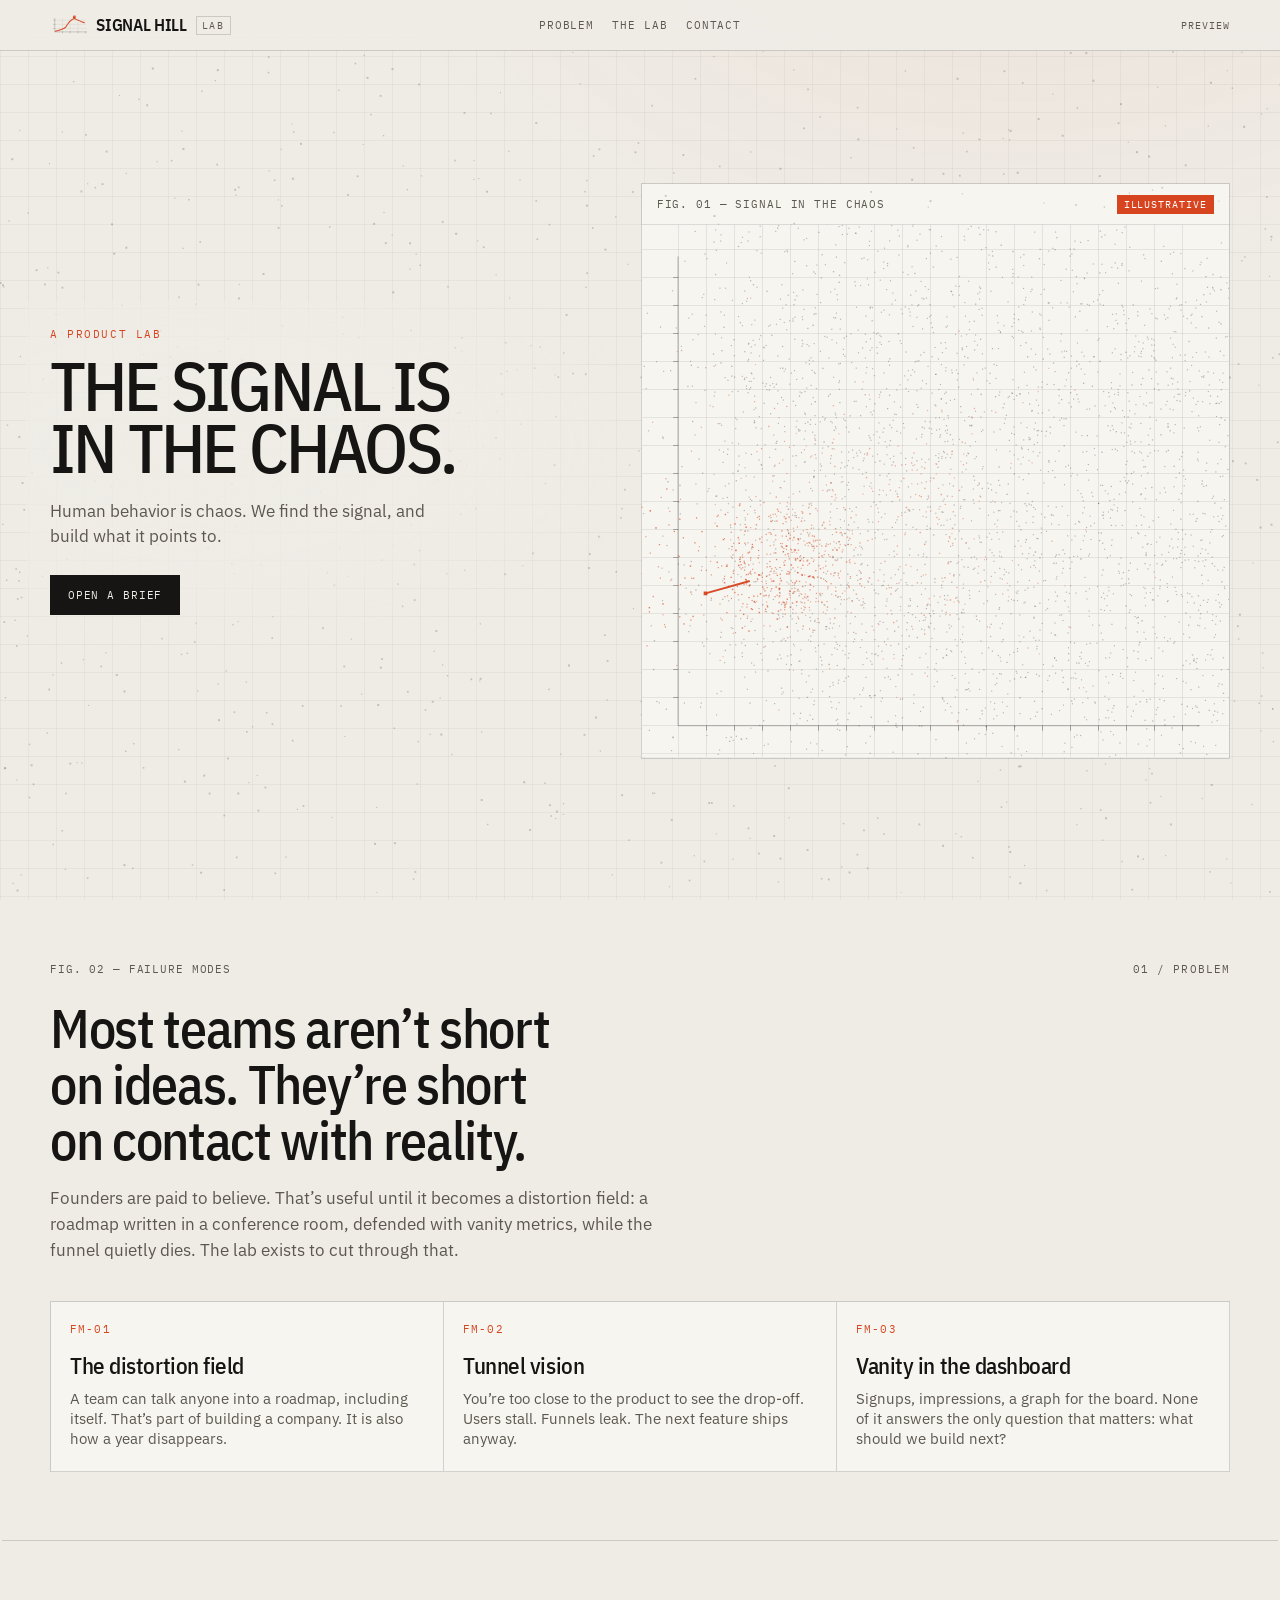
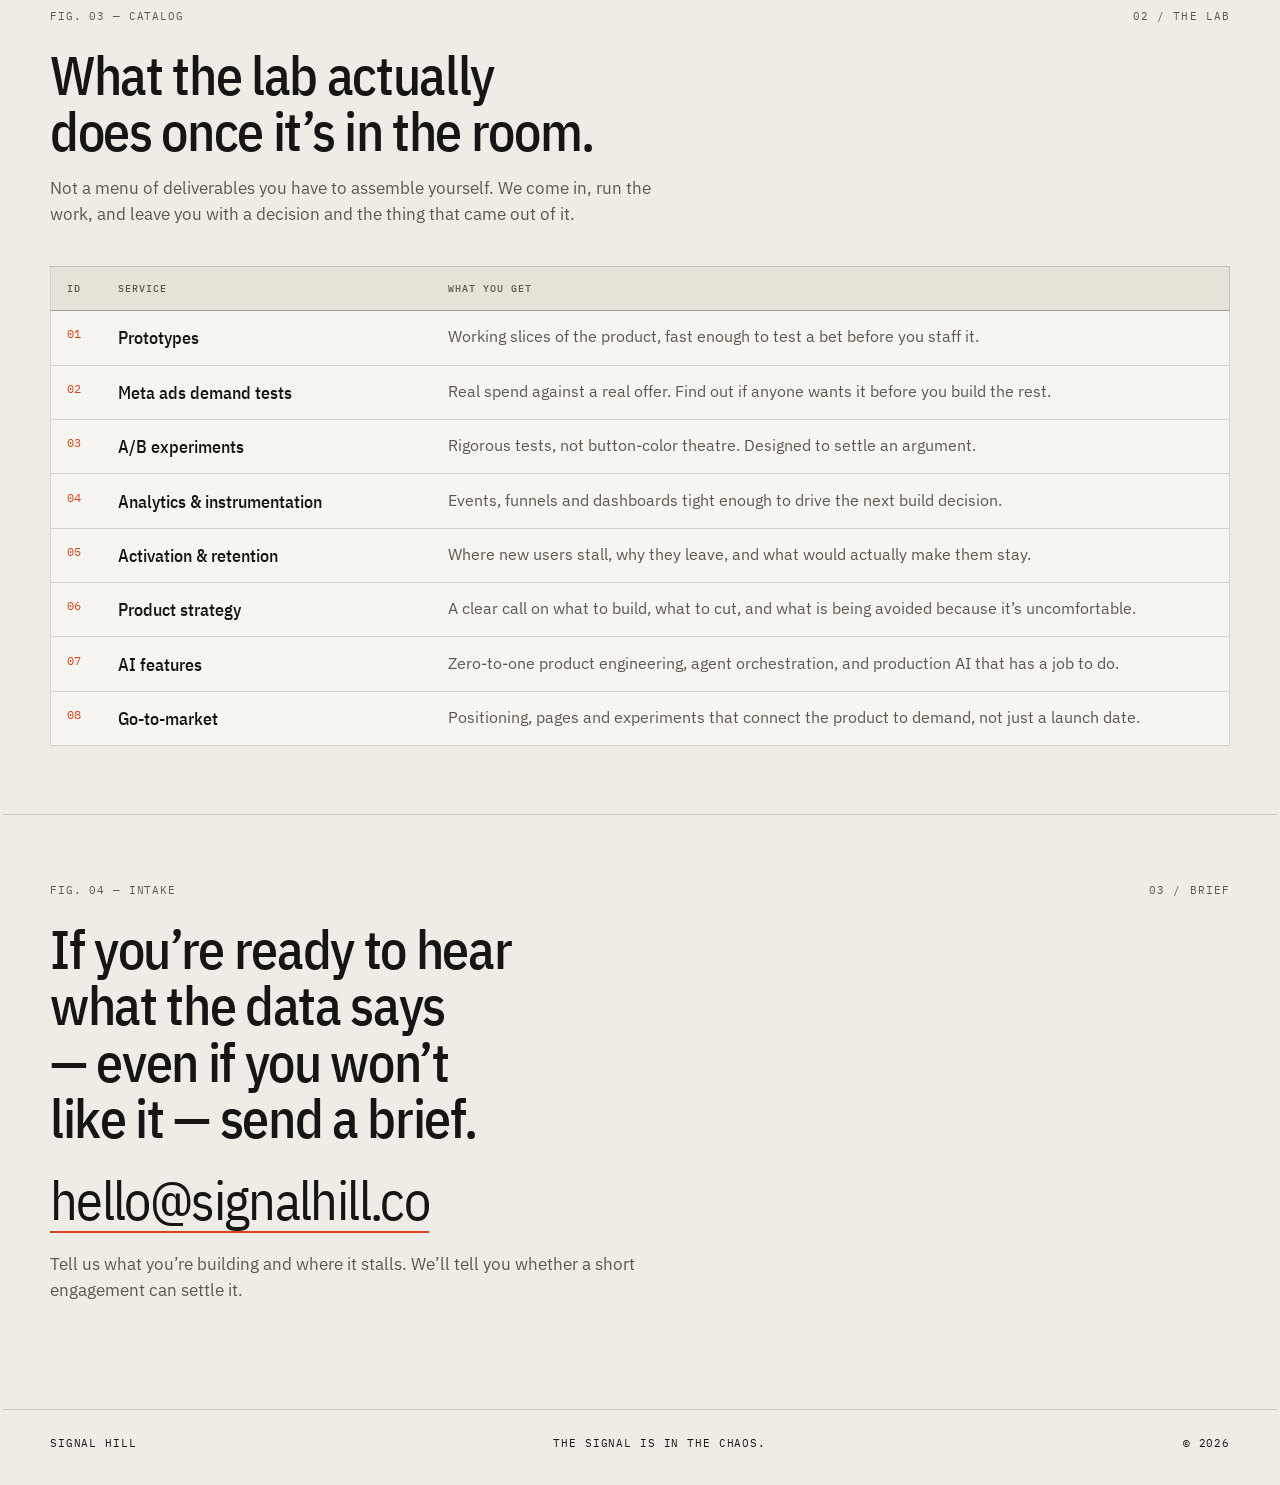
==== index.html @ 22f8a2a1 "Restore problem, lab, and contact sections; draw the hill as a thin line graph. Bring the report-sty" ====
<!doctype html>
<html lang="en" class="no-js">
<head>
  <meta charset="utf-8">
  <meta name="viewport" content="width=device-width, initial-scale=1, viewport-fit=cover">
  <title>Signal Hill | The signal is in the chaos</title>
  <meta name="description" content="Signal Hill is a product lab. Human behavior is chaos. We find the signal, and build what it points to.">
  <meta name="theme-color" content="#efece6">
  <meta name="robots" content="noindex, nofollow">

  <meta property="og:type" content="website">
  <meta property="og:site_name" content="Signal Hill">
  <meta property="og:title" content="Signal Hill | The signal is in the chaos">
  <meta property="og:description" content="Human behavior is chaos. We find the signal, and build what it points to.">
  <meta property="og:image" content="assets/img/og-image.png">
  <meta property="og:image:width" content="1200">
  <meta property="og:image:height" content="630">
  <meta property="og:image:alt" content="Signal Hill — The signal is in the chaos.">
  <meta name="twitter:card" content="summary_large_image">
  <meta name="twitter:title" content="Signal Hill | The signal is in the chaos">
  <meta name="twitter:description" content="Human behavior is chaos. We find the signal, and build what it points to.">
  <meta name="twitter:image" content="assets/img/og-image.png">

  <link rel="icon" href="favicon.svg" type="image/svg+xml">
  <link rel="icon" href="favicon.ico" sizes="32x32">
  <link rel="apple-touch-icon" href="apple-touch-icon.png">
  <link rel="manifest" href="site.webmanifest">

  <link rel="preconnect" href="https://fonts.googleapis.com">
  <link rel="preconnect" href="https://fonts.gstatic.com" crossorigin>
  <link href="https://fonts.googleapis.com/css2?family=IBM+Plex+Mono:wght@400;500&family=IBM+Plex+Sans+Condensed:wght@400;500;600&family=IBM+Plex+Sans:wght@400;500&display=swap" rel="stylesheet">
  <link rel="stylesheet" href="assets/css/style.css">
  <script>document.documentElement.classList.replace('no-js','js');</script>

  <script type="application/ld+json">
  {
    "@context": "https://schema.org",
    "@type": "Organization",
    "name": "Signal Hill",
    "description": "A product lab. Human behavior is chaos. We find the signal, and build what it points to.",
    "email": "hello@signalhill.co"
  }
  </script>
</head>
<body>
  <a class="skip-link" href="#copy">Skip to content</a>

  <header class="masthead" id="top">
    <div class="shell">
      <a class="brand" href="#top" aria-label="Signal Hill">
        <img class="brand__mark" src="assets/img/mark.svg" alt="" width="64" height="36" aria-hidden="true">
        <span class="brand__name">Signal Hill</span>
        <span class="brand__unit">Lab</span>
      </a>
      <nav class="nav" aria-label="Primary">
        <a href="#problem">Problem</a>
        <a href="#lab">The lab</a>
        <a href="#contact">Contact</a>
      </nav>
      <p class="masthead__meta">Preview</p>
    </div>
  </header>

  <main>
    <section class="hero" id="copy" aria-labelledby="hero-title">
      <canvas id="field" class="field" aria-hidden="true"></canvas>
      <div class="shell hero__grid">
      <div class="hero__copy">
        <p class="kicker">A product lab</p>
        <h1 id="hero-title"><span class="line">The signal is</span> <span class="line">in the chaos.</span></h1>
        <p class="lede">Human behavior is chaos. We find the signal, and build what it points to.</p>
        <!-- PLACEHOLDER: hello@signalhill.co is a brand-name inbox, not yet a live mailbox. Replace before launch. -->
        <a class="btn" href="mailto:hello@signalhill.co">Open a brief</a>
      </div>

      <aside class="ex" aria-label="Illustrative figure of noisy behavior resolving into the Signal Hill silhouette">
        <header class="ex__head">
          <p class="fig-label">Fig. 01 — Signal in the chaos</p>
          <p class="ex__badge">Illustrative</p>
        </header>
        <div class="hero__stage" aria-hidden="true"></div>
      </aside>
    </div>
    </section>

    <section class="section" id="problem" aria-labelledby="problem-title">
      <header class="section-head">
        <p class="fig-label">Fig. 02 — Failure modes</p>
        <p class="section-head__id">01 / Problem</p>
      </header>
      <h2 id="problem-title">Most teams aren’t short on ideas. They’re short on contact with reality.</h2>
      <p class="section-lede">Founders are paid to believe. That’s useful until it becomes a distortion field: a roadmap written in a conference room, defended with vanity metrics, while the funnel quietly dies. The lab exists to cut through that.</p>
      <ol class="modes" role="list">
        <li>
          <p class="modes__id">FM-01</p>
          <h3>The distortion field</h3>
          <p>A team can talk anyone into a roadmap, including itself. That’s part of building a company. It is also how a year disappears.</p>
        </li>
        <li>
          <p class="modes__id">FM-02</p>
          <h3>Tunnel vision</h3>
          <p>You’re too close to the product to see the drop-off. Users stall. Funnels leak. The next feature ships anyway.</p>
        </li>
        <li>
          <p class="modes__id">FM-03</p>
          <h3>Vanity in the dashboard</h3>
          <p>Signups, impressions, a graph for the board. None of it answers the only question that matters: what should we build next?</p>
        </li>
      </ol>
    </section>

    <section class="section" id="lab" aria-labelledby="lab-title">
      <header class="section-head">
        <p class="fig-label">Fig. 03 — Catalog</p>
        <p class="section-head__id">02 / The lab</p>
      </header>
      <h2 id="lab-title">What the lab actually does once it’s in the room.</h2>
      <p class="section-lede">Not a menu of deliverables you have to assemble yourself. We come in, run the work, and leave you with a decision and the thing that came out of it.</p>
      <table class="catalog">
        <caption class="sr-only">Signal Hill services</caption>
        <thead>
          <tr>
            <th scope="col">ID</th>
            <th scope="col">Service</th>
            <th scope="col">What you get</th>
          </tr>
        </thead>
        <tbody>
          <tr>
            <td>01</td>
            <th scope="row">Prototypes</th>
            <td>Working slices of the product, fast enough to test a bet before you staff it.</td>
          </tr>
          <tr>
            <td>02</td>
            <th scope="row">Meta ads demand tests</th>
            <td>Real spend against a real offer. Find out if anyone wants it before you build the rest.</td>
          </tr>
          <tr>
            <td>03</td>
            <th scope="row">A/B experiments</th>
            <td>Rigorous tests, not button-color theatre. Designed to settle an argument.</td>
          </tr>
          <tr>
            <td>04</td>
            <th scope="row">Analytics &amp; instrumentation</th>
            <td>Events, funnels and dashboards tight enough to drive the next build decision.</td>
          </tr>
          <tr>
            <td>05</td>
            <th scope="row">Activation &amp; retention</th>
            <td>Where new users stall, why they leave, and what would actually make them stay.</td>
          </tr>
          <tr>
            <td>06</td>
            <th scope="row">Product strategy</th>
            <td>A clear call on what to build, what to cut, and what is being avoided because it’s uncomfortable.</td>
          </tr>
          <tr>
            <td>07</td>
            <th scope="row">AI features</th>
            <td>Zero-to-one product engineering, agent orchestration, and production AI that has a job to do.</td>
          </tr>
          <tr>
            <td>08</td>
            <th scope="row">Go-to-market</th>
            <td>Positioning, pages and experiments that connect the product to demand, not just a launch date.</td>
          </tr>
        </tbody>
      </table>
    </section>

    <section class="section contact" id="contact" aria-labelledby="contact-title">
      <header class="section-head">
        <p class="fig-label">Fig. 04 — Intake</p>
        <p class="section-head__id">03 / Brief</p>
      </header>
      <h2 id="contact-title">If you’re ready to hear what the data says — even if you won’t like it — send a brief.</h2>
      <!-- PLACEHOLDER: hello@signalhill.co is a brand-name inbox, not yet a live mailbox. Replace before launch. -->
      <a class="mail" href="mailto:hello@signalhill.co">hello@signalhill.co</a>
      <p class="section-lede">Tell us what you’re building and where it stalls. We’ll tell you whether a short engagement can settle it.</p>
    </section>
  </main>

  <footer class="colophon">
    <div class="shell">
      <div class="colophon__row">
        <p>Signal Hill</p>
        <p>The signal is in the chaos.</p>
        <p>© <span class="js-year">2026</span></p>
      </div>
    </div>
  </footer>

  <script src="assets/js/main.js" defer></script>
</body>
</html>
---- assets/css/style.css ----
/* Signal Hill — split hero on the report/lab frame. */
:root {
  --paper: #efece6;
  --paper-2: #f7f5f0;
  --paper-3: #e6e2d8;
  --ink: #161513;
  --muted: #5c5850;
  --line: rgba(22, 21, 19, 0.16);
  --line-strong: rgba(22, 21, 19, 0.32);
  --rust: #d64520;
  --rule: 1px solid var(--line);
  --font-sans: "IBM Plex Sans", "Helvetica Neue", Helvetica, Arial, sans-serif;
  --font-cond: "IBM Plex Sans Condensed", "Arial Narrow", sans-serif;
  --font-mono: "IBM Plex Mono", ui-monospace, Menlo, Consolas, monospace;
  --pad: clamp(1.25rem, 4vw, 3rem);
  --max: 1180px;
  --ease: cubic-bezier(0.22, 1, 0.36, 1);
}

*, *::before, *::after { box-sizing: border-box; }
html, body {
  margin: 0;
  min-height: 100%;
  background: var(--paper);
  color: var(--ink);
  font-family: var(--font-sans);
  -webkit-font-smoothing: antialiased;
  text-rendering: optimizeLegibility;
}
html { height: 100%; }
body {
  min-height: 100dvh;
  overflow-x: hidden;
  overflow-y: auto;
  background-color: var(--paper);
  background-image:
    linear-gradient(to right, rgba(22, 21, 19, 0.045) 1px, transparent 1px),
    linear-gradient(to bottom, rgba(22, 21, 19, 0.045) 1px, transparent 1px);
  background-size: 28px 28px;
  background-attachment: fixed;
}
body::before {
  content: "";
  position: fixed;
  inset: 0;
  pointer-events: none;
  z-index: 0;
  background: radial-gradient(1200px 700px at 80% -10%, rgba(214, 69, 32, 0.05), transparent 55%);
}

.shell {
  width: 100%;
  max-width: calc(var(--max) + var(--pad) * 2);
  margin-inline: auto;
  padding-left: var(--pad);
  padding-right: var(--pad);
}

.skip-link {
  position: absolute;
  left: 1rem;
  top: -4rem;
  z-index: 30;
  background: var(--ink);
  color: var(--paper);
  padding: 0.5rem 0.8rem;
  font-family: var(--font-mono);
  font-size: 0.75rem;
}
.skip-link:focus { top: 1rem; }

.masthead {
  position: sticky;
  top: 0;
  z-index: 8;
  background: color-mix(in srgb, var(--paper) 88%, transparent);
  backdrop-filter: blur(10px);
  -webkit-backdrop-filter: blur(10px);
  border-bottom: var(--rule);
}
.masthead .shell {
  display: grid;
  grid-template-columns: 1fr auto 1fr;
  align-items: center;
  gap: 1rem;
  min-height: 3.15rem;
  padding-top: calc(0.7rem + env(safe-area-inset-top));
  padding-bottom: 0.7rem;
}

.brand {
  display: inline-flex;
  align-items: center;
  gap: 0.55rem;
  text-decoration: none;
  color: inherit;
  justify-self: start;
}
.brand__mark {
  display: block;
  width: 2.35rem;
  height: 1.32rem;
  flex-shrink: 0;
}
.brand__name {
  font-family: var(--font-cond);
  font-weight: 600;
  font-size: 1.05rem;
  letter-spacing: -0.02em;
  text-transform: uppercase;
}
.brand__unit {
  font-family: var(--font-mono);
  font-size: 0.62rem;
  letter-spacing: 0.14em;
  text-transform: uppercase;
  color: var(--muted);
  border: var(--rule);
  padding: 0.12rem 0.35rem;
}

.nav {
  display: flex;
  gap: 1.15rem;
  justify-content: center;
}
.nav a {
  font-family: var(--font-mono);
  font-size: 0.68rem;
  letter-spacing: 0.08em;
  text-transform: uppercase;
  text-decoration: none;
  color: var(--muted);
}
.nav a:hover { color: var(--ink); }

.masthead__meta {
  justify-self: end;
  margin: 0;
  font-family: var(--font-mono);
  font-size: 0.62rem;
  letter-spacing: 0.1em;
  text-transform: uppercase;
  color: var(--muted);
}

.field {
  position: absolute;
  inset: 0;
  width: 100%;
  height: 100%;
  display: block;
  z-index: 1;
  pointer-events: none;
}

.hero {
  position: relative;
  z-index: 4;
  display: flex;
  align-items: stretch;
  min-height: calc(100dvh - 3.6rem);
  padding-top: 2.25rem;
  padding-bottom: 2.5rem;
  pointer-events: none;
}
.hero__grid {
  display: grid;
  grid-template-columns: minmax(0, 1fr) minmax(0, 1.08fr);
  gap: clamp(1.5rem, 3.5vw, 3.25rem);
  align-items: center;
  flex: 1;
  min-height: 0;
}

.hero__copy {
  position: relative;
  z-index: 5;
  max-width: 38rem;
  pointer-events: auto;
}
.hero__copy::before {
  content: "";
  position: absolute;
  inset: -1.6rem -1.8rem -1.8rem -1.5rem;
  background: radial-gradient(
    ellipse at 28% 42%,
    rgba(239, 236, 230, 0.92) 0%,
    rgba(239, 236, 230, 0.72) 48%,
    rgba(239, 236, 230, 0) 76%
  );
  z-index: -1;
  pointer-events: none;
}

.kicker {
  margin: 0 0 0.85rem;
  font-family: var(--font-mono);
  font-size: 0.7rem;
  letter-spacing: 0.14em;
  text-transform: uppercase;
  color: var(--rust);
}

.hero h1 {
  margin: 0 0 1.25rem;
  font-family: var(--font-cond);
  font-weight: 500;
  font-size: clamp(2.55rem, 5.4vw, 5.4rem);
  letter-spacing: -0.04em;
  line-height: 0.9;
  text-transform: uppercase;
}
.hero h1 .line {
  display: block;
  white-space: nowrap;
}

.lede {
  margin: 0 0 1.6rem;
  max-width: 26rem;
  font-size: 1.05rem;
  line-height: 1.5;
  color: var(--muted);
}

.btn {
  display: inline-flex;
  align-items: center;
  justify-content: center;
  min-height: 2.5rem;
  padding: 0.45rem 1.05rem;
  background: var(--ink);
  color: var(--paper);
  font-family: var(--font-mono);
  font-size: 0.68rem;
  letter-spacing: 0.08em;
  text-transform: uppercase;
  text-decoration: none;
  border: 1px solid var(--ink);
  transition: background 0.2s var(--ease), color 0.2s var(--ease), border-color 0.2s var(--ease);
  white-space: nowrap;
}
.btn:hover {
  background: var(--rust);
  border-color: var(--rust);
  color: #fff;
}

/* Fig. 01 panel — report card around the animation */
.ex {
  display: flex;
  flex-direction: column;
  align-self: center;
  width: 100%;
  height: min(36rem, 100%);
  min-height: 0;
  border: var(--rule);
  background: transparent;
  pointer-events: none;
}
.ex__head {
  display: flex;
  justify-content: space-between;
  align-items: baseline;
  gap: 0.75rem;
  padding: 0.7rem 0.95rem 0.65rem;
  background: var(--paper-2);
  border-bottom: var(--rule);
  flex-shrink: 0;
}
.fig-label {
  margin: 0;
  font-family: var(--font-mono);
  font-size: 0.68rem;
  letter-spacing: 0.08em;
  text-transform: uppercase;
  color: var(--muted);
}
.ex__badge {
  margin: 0;
  font-family: var(--font-mono);
  font-size: 0.62rem;
  letter-spacing: 0.1em;
  text-transform: uppercase;
  color: #fff;
  background: var(--rust);
  padding: 0.18rem 0.4rem;
  flex-shrink: 0;
}
.hero__stage {
  flex: 1 1 auto;
  min-height: 12rem;
  position: relative;
  background: transparent;
}

@media (max-width: 860px) {
  body { overflow-x: hidden; overflow-y: auto; }
  .masthead .shell {
    grid-template-columns: 1fr auto;
    grid-template-rows: auto auto;
    row-gap: 0.5rem;
  }
  .brand { grid-column: 1; }
  .masthead__meta { grid-column: 2; }
  .nav {
    grid-column: 1 / -1;
    justify-content: flex-start;
    gap: 0.85rem;
  }
  .hero {
    min-height: calc(100dvh - 6.5rem);
    padding-top: 1.5rem;
    padding-bottom: 1.5rem;
  }
  .hero__grid {
    grid-template-columns: 1fr;
    grid-template-rows: auto minmax(38vh, 1fr);
    align-items: stretch;
    gap: 1.15rem;
  }
  .hero h1 {
    font-size: clamp(2.15rem, 11.4vw, 3.15rem);
    margin-bottom: 0.95rem;
  }
  .lede {
    font-size: 0.98rem;
    margin-bottom: 1.2rem;
    max-width: 28rem;
  }
  .hero__copy::before {
    inset: -0.8rem -0.6rem -1rem -0.4rem;
    background: linear-gradient(
      180deg,
      rgba(239, 236, 230, 0.94) 0%,
      rgba(239, 236, 230, 0.82) 70%,
      rgba(239, 236, 230, 0.2) 100%
    );
  }
  .ex { align-self: stretch; height: auto; min-height: 38vh; }
  .hero__stage { min-height: 14rem; }
  .ex__head { flex-wrap: wrap; gap: 0.4rem; }
}


.sr-only {
  position: absolute;
  width: 1px;
  height: 1px;
  padding: 0;
  margin: -1px;
  overflow: hidden;
  clip: rect(0, 0, 0, 0);
  white-space: nowrap;
  border: 0;
}

#problem, #lab, #contact, #copy {
  scroll-margin-top: 4.25rem;
}

.section {
  position: relative;
  z-index: 5;
  max-width: calc(var(--max) + var(--pad) * 2);
  margin-inline: auto;
  padding: 4.25rem var(--pad);
  border-bottom: var(--rule);
  background: transparent;
}
.section-head {
  display: flex;
  justify-content: space-between;
  align-items: baseline;
  gap: 1rem;
  margin-bottom: 1.5rem;
}
.section-head__id {
  font-family: var(--font-mono);
  font-size: 0.68rem;
  letter-spacing: 0.1em;
  text-transform: uppercase;
  color: var(--muted);
  margin: 0;
}
.section h2 {
  font-family: var(--font-cond);
  font-weight: 500;
  font-size: clamp(2rem, 4.6vw, 3.35rem);
  letter-spacing: -0.025em;
  line-height: 1.05;
  max-width: 22ch;
  margin: 0 0 1rem;
  text-wrap: balance;
}
.section-lede {
  font-size: 1.05rem;
  color: var(--muted);
  max-width: 38rem;
  margin: 0 0 2.4rem;
  line-height: 1.55;
}

.modes {
  list-style: none;
  margin: 0;
  padding: 0;
  display: grid;
  grid-template-columns: repeat(3, 1fr);
  gap: 0;
  border-top: var(--rule);
  border-left: var(--rule);
}
.modes li {
  padding: 1.25rem 1.2rem 1.4rem;
  border-right: var(--rule);
  border-bottom: var(--rule);
  background: var(--paper-2);
}
.modes__id {
  font-family: var(--font-mono);
  font-size: 0.68rem;
  letter-spacing: 0.1em;
  color: var(--rust);
  margin: 0 0 0.85rem;
}
.modes h3 {
  font-family: var(--font-cond);
  font-size: 1.45rem;
  font-weight: 500;
  letter-spacing: -0.02em;
  margin: 0 0 0.55rem;
}
.modes p:last-child { color: var(--muted); font-size: 0.95rem; margin: 0; }

.catalog {
  width: 100%;
  border-collapse: collapse;
  background: var(--paper-2);
  border: var(--rule);
}
.catalog th,
.catalog td {
  text-align: left;
  padding: 0.95rem 1rem;
  border-bottom: var(--rule);
  vertical-align: top;
}
.catalog thead th {
  font-family: var(--font-mono);
  font-size: 0.62rem;
  letter-spacing: 0.1em;
  text-transform: uppercase;
  font-weight: 500;
  color: var(--muted);
  background: var(--paper-3);
  border-bottom: 1px solid var(--line-strong);
}
.catalog tbody td:first-child {
  font-family: var(--font-mono);
  font-size: 0.75rem;
  color: var(--rust);
  width: 3.2rem;
}
.catalog tbody th {
  font-family: var(--font-cond);
  font-size: 1.1rem;
  font-weight: 500;
  width: 28%;
}
.catalog tbody td:last-child { color: var(--muted); }

.contact h2 { max-width: 18ch; }
.mail {
  display: inline-block;
  font-family: var(--font-cond);
  font-size: clamp(1.8rem, 5vw, 3.4rem);
  letter-spacing: -0.03em;
  text-decoration: none;
  color: inherit;
  border-bottom: 2px solid var(--rust);
  margin: 0.4rem 0 1.1rem;
  line-height: 1.15;
}
.mail:hover { color: var(--rust); }

.colophon {
  position: relative;
  z-index: 5;
  padding: 1.6rem 0 2.2rem;
}
.colophon__row {
  display: flex;
  justify-content: space-between;
  gap: 1rem;
  flex-wrap: wrap;
  font-family: var(--font-mono);
  font-size: 0.68rem;
  letter-spacing: 0.08em;
  text-transform: uppercase;
}
.colophon__row p { margin: 0; }

@media (max-width: 860px) {
  .modes { grid-template-columns: 1fr; }
  .section { padding-top: 3.2rem; padding-bottom: 3.2rem; }
  .catalog thead th:first-child,
  .catalog tbody td:first-child { display: none; }
  .catalog tbody th, .catalog tbody td, .catalog thead th { padding: 0.85rem 0.75rem; }
  #problem, #lab, #contact, #copy { scroll-margin-top: 5.75rem; }
}

@media (prefers-reduced-motion: reduce) {
  * {
    animation: none !important;
    transition: none !important;
  }
}
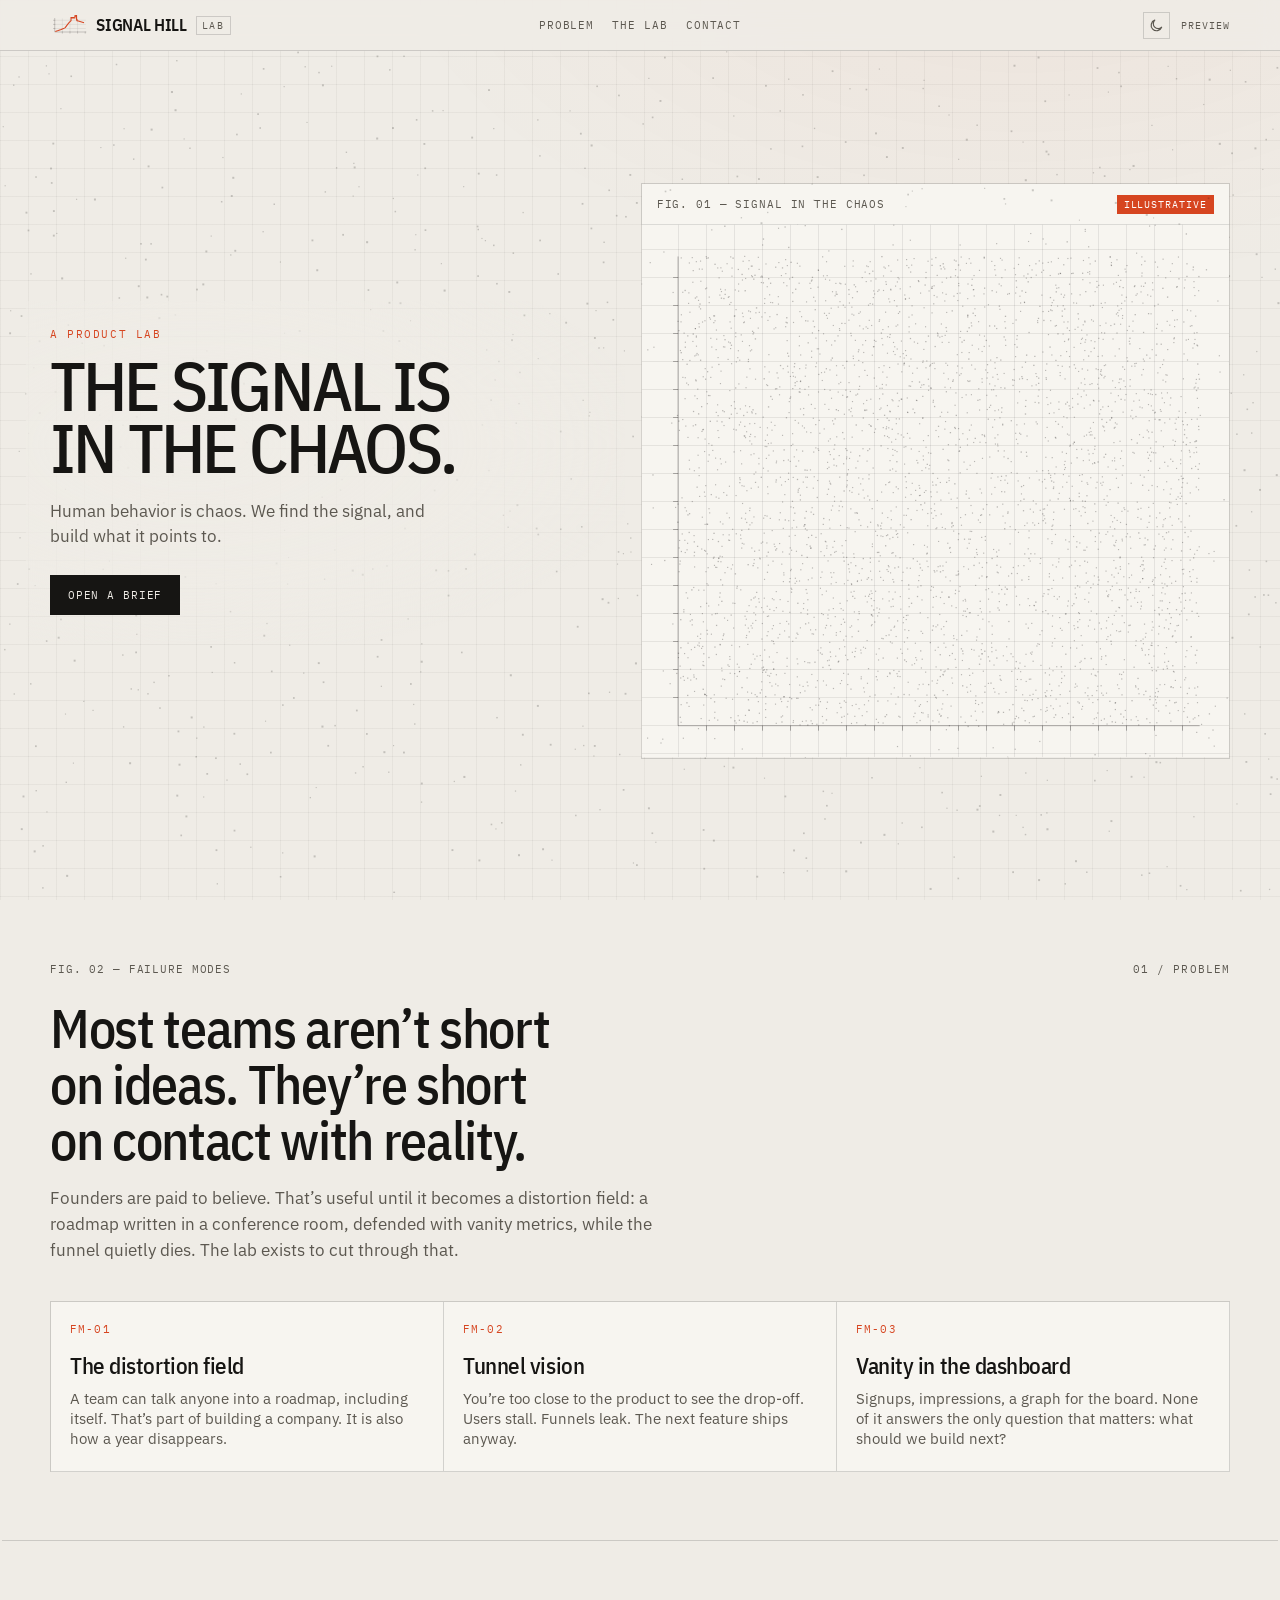
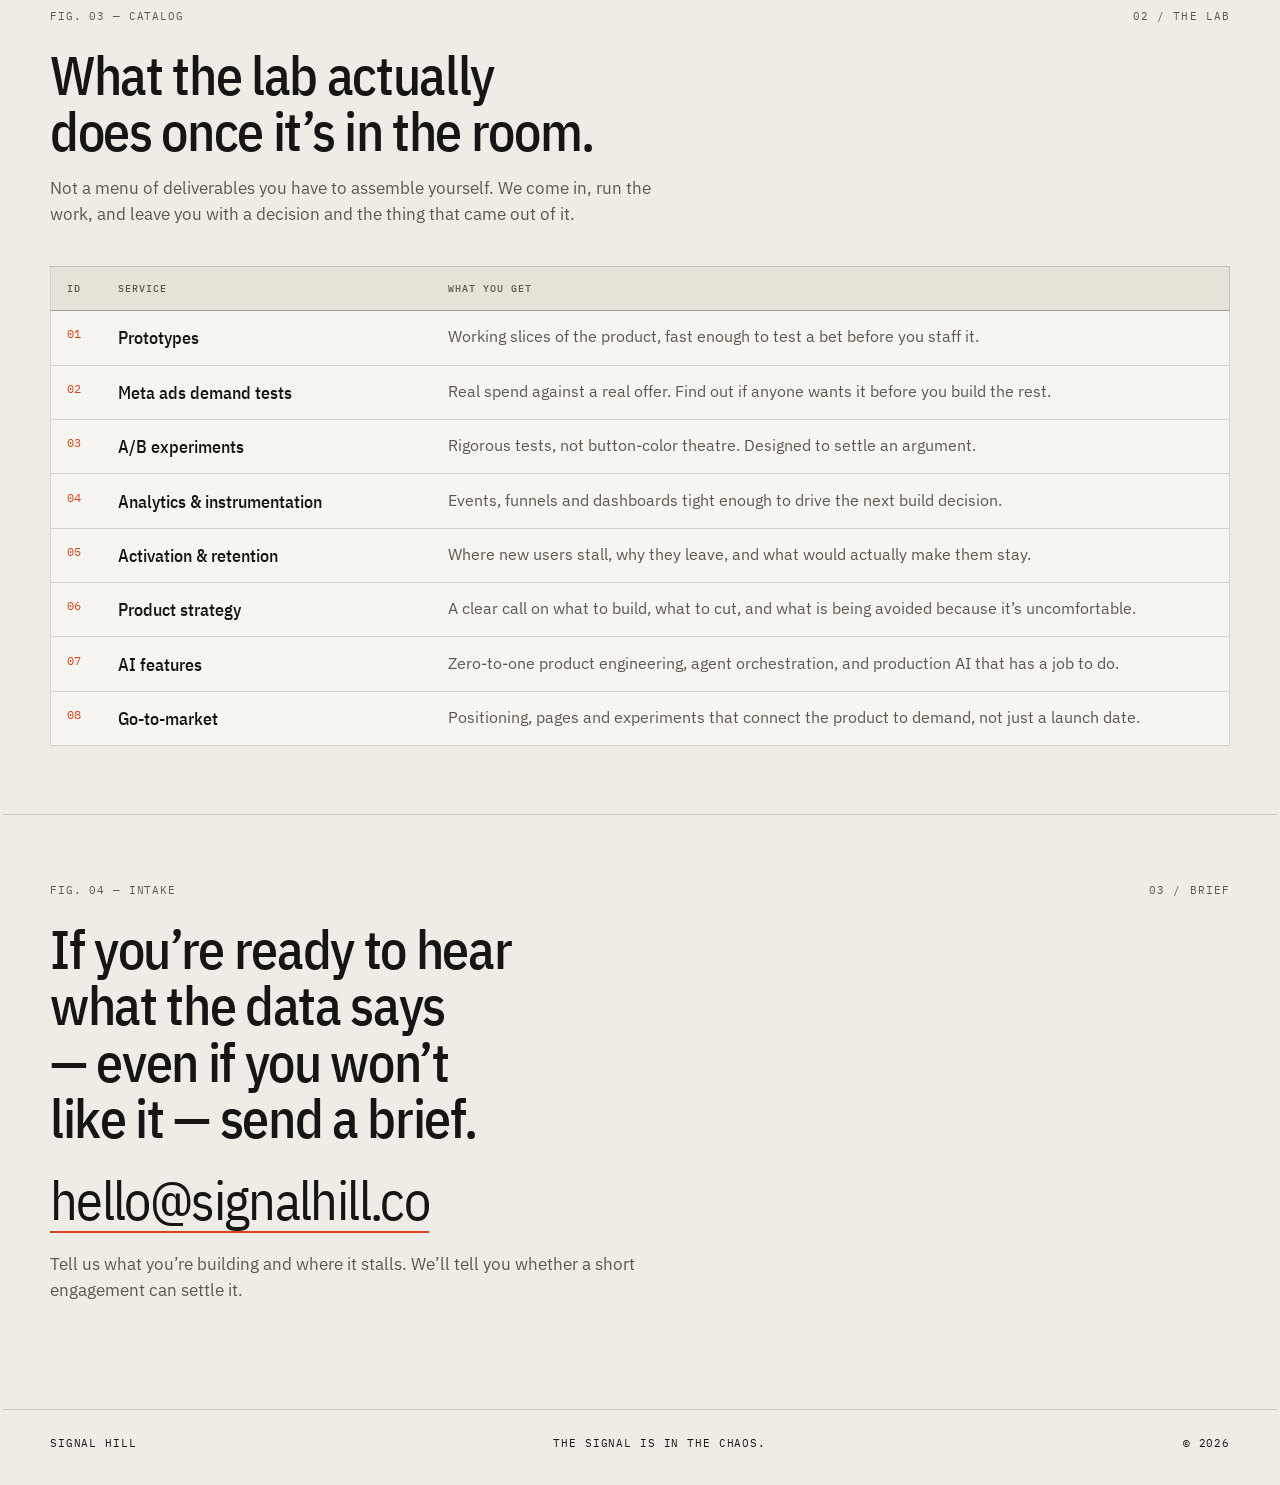
==== commit 18303077: "Add a dark theme with a toggle, and a more detailed Cabot Tower silhouette. Dark is the default; the" ====
--- a/index.html
+++ b/index.html
@@ -5,7 +5,7 @@
   <meta name="viewport" content="width=device-width, initial-scale=1, viewport-fit=cover">
   <title>Signal Hill | The signal is in the chaos</title>
   <meta name="description" content="Signal Hill is a product lab. Human behavior is chaos. We find the signal, and build what it points to.">
-  <meta name="theme-color" content="#efece6">
+  <meta name="theme-color" content="#121110">
   <meta name="robots" content="noindex, nofollow">
 
   <meta property="og:type" content="website">
@@ -26,6 +26,22 @@
   <link rel="apple-touch-icon" href="apple-touch-icon.png">
   <link rel="manifest" href="site.webmanifest">
 
+  <script>
+    (function () {
+      var t = null;
+      try {
+        var q = new URLSearchParams(location.search).get("theme");
+        if (q === "light" || q === "dark") t = q;
+        if (!t) t = localStorage.getItem("signal-hill-theme");
+      } catch (e) {}
+      if (t !== "light" && t !== "dark") {
+        t = (window.matchMedia && matchMedia("(prefers-color-scheme: light)").matches) ? "light" : "dark";
+      }
+      document.documentElement.setAttribute("data-theme", t);
+      var meta = document.querySelector('meta[name="theme-color"]');
+      if (meta) meta.setAttribute("content", t === "light" ? "#efece6" : "#121110");
+    })();
+  </script>
   <link rel="preconnect" href="https://fonts.googleapis.com">
   <link rel="preconnect" href="https://fonts.gstatic.com" crossorigin>
   <link href="https://fonts.googleapis.com/css2?family=IBM+Plex+Mono:wght@400;500&family=IBM+Plex+Sans+Condensed:wght@400;500;600&family=IBM+Plex+Sans:wght@400;500&display=swap" rel="stylesheet">
@@ -48,7 +64,22 @@
   <header class="masthead" id="top">
     <div class="shell">
       <a class="brand" href="#top" aria-label="Signal Hill">
-        <img class="brand__mark" src="assets/img/mark.svg" alt="" width="64" height="36" aria-hidden="true">
+        <svg class="brand__mark" xmlns="http://www.w3.org/2000/svg" viewBox="0 0 64 36" fill="none" width="64" height="36" aria-hidden="true">
+          <g class="brand__grid" stroke="currentColor" stroke-width="0.4" opacity="0.28">
+            <line x1="8" y1="9" x2="61" y2="9"/>
+            <line x1="8" y1="16" x2="61" y2="16"/>
+            <line x1="8" y1="23" x2="61" y2="23"/>
+            <line x1="21" y1="6" x2="21" y2="29"/>
+            <line x1="34" y1="6" x2="34" y2="29"/>
+            <line x1="47" y1="6" x2="47" y2="29"/>
+          </g>
+          <g stroke="currentColor" stroke-width="0.7" stroke-linecap="square" opacity="0.5">
+            <path d="M8 6 V29 H61"/>
+            <path d="M8 9 H6.2 M8 16 H6.2 M8 23 H6.2"/>
+            <path d="M21 29 V30.8 M34 29 V30.8 M47 29 V30.8 M60 29 V30.8"/>
+          </g>
+          <path class="brand__hill" d="M9 28 L14 26.6 L19 24.8 L23 23.2 L26 21.5 L29 17.2 L32.4 13 L35 10.55 L35.8 9.85 L35.8 4.45 L37.6 4.45 L37.6 5.2 L38.3 5.2 L38.3 4.45 L40.2 4.45 L40.2 5.2 L42.4 5.2 L42.4 1.45 L43.3 1.45 L43.3 2 L43.65 2 L43.65 1.45 L43.9 1.45 L43.9 0.25 L45.15 0.25 L45.15 0.75 L43.9 0.75 L43.9 1.45 L44.3 1.45 L44.3 2 L44.65 2 L44.65 1.45 L45.25 1.45 L45.25 8.25 L46.2 8.25 L46.2 9.85 L48.2 10.4 L52.4 11.6 L58 13.2" stroke="currentColor" stroke-width="1.85" stroke-linejoin="miter" stroke-miterlimit="8" stroke-linecap="butt"/>
+        </svg>
         <span class="brand__name">Signal Hill</span>
         <span class="brand__unit">Lab</span>
       </a>
@@ -57,7 +88,18 @@
         <a href="#lab">The lab</a>
         <a href="#contact">Contact</a>
       </nav>
-      <p class="masthead__meta">Preview</p>
+      <div class="masthead__tools">
+        <button type="button" class="theme-toggle" data-theme-toggle aria-label="Switch to light theme" aria-pressed="true">
+          <svg class="theme-toggle__icon theme-toggle__sun" viewBox="0 0 16 16" aria-hidden="true">
+            <circle cx="8" cy="8" r="2.7" fill="none" stroke="currentColor" stroke-width="1.25"/>
+            <path d="M8 1.6v1.7M8 12.7v1.7M1.6 8h1.7M12.7 8h1.7M3.3 3.3l1.2 1.2M11.5 11.5l1.2 1.2M3.3 12.7l1.2-1.2M11.5 4.5l1.2-1.2" fill="none" stroke="currentColor" stroke-width="1.25" stroke-linecap="square"/>
+          </svg>
+          <svg class="theme-toggle__icon theme-toggle__moon" viewBox="0 0 16 16" aria-hidden="true">
+            <path d="M6.1 2.3a5.7 5.7 0 1 0 7.2 7.4A4.7 4.7 0 1 1 6.1 2.3z" fill="none" stroke="currentColor" stroke-width="1.25" stroke-linejoin="round"/>
+          </svg>
+        </button>
+        <p class="masthead__meta">Preview</p>
+      </div>
     </div>
   </header>
 
--- a/assets/css/style.css
+++ b/assets/css/style.css
@@ -1,5 +1,28 @@
 /* Signal Hill — split hero on the report/lab frame. */
-:root {
+:root,
+html[data-theme="dark"] {
+  color-scheme: dark;
+  --paper: #121110;
+  --paper-2: #181715;
+  --paper-3: #1e1c19;
+  --ink: #ece8e0;
+  --muted: #9a958c;
+  --line: rgba(236, 232, 224, 0.14);
+  --line-strong: rgba(236, 232, 224, 0.28);
+  --rust: #e8552e;
+  --grid-line: rgba(236, 232, 224, 0.055);
+  --wash: rgba(232, 85, 46, 0.08);
+  --rule: 1px solid var(--line);
+  --font-sans: "IBM Plex Sans", "Helvetica Neue", Helvetica, Arial, sans-serif;
+  --font-cond: "IBM Plex Sans Condensed", "Arial Narrow", sans-serif;
+  --font-mono: "IBM Plex Mono", ui-monospace, Menlo, Consolas, monospace;
+  --pad: clamp(1.25rem, 4vw, 3rem);
+  --max: 1180px;
+  --ease: cubic-bezier(0.22, 1, 0.36, 1);
+}
+
+html[data-theme="light"] {
+  color-scheme: light;
   --paper: #efece6;
   --paper-2: #f7f5f0;
   --paper-3: #e6e2d8;
@@ -8,13 +31,8 @@
   --line: rgba(22, 21, 19, 0.16);
   --line-strong: rgba(22, 21, 19, 0.32);
   --rust: #d64520;
-  --rule: 1px solid var(--line);
-  --font-sans: "IBM Plex Sans", "Helvetica Neue", Helvetica, Arial, sans-serif;
-  --font-cond: "IBM Plex Sans Condensed", "Arial Narrow", sans-serif;
-  --font-mono: "IBM Plex Mono", ui-monospace, Menlo, Consolas, monospace;
-  --pad: clamp(1.25rem, 4vw, 3rem);
-  --max: 1180px;
-  --ease: cubic-bezier(0.22, 1, 0.36, 1);
+  --grid-line: rgba(22, 21, 19, 0.045);
+  --wash: rgba(214, 69, 32, 0.05);
 }
 
 *, *::before, *::after { box-sizing: border-box; }
@@ -34,8 +52,8 @@
   overflow-y: auto;
   background-color: var(--paper);
   background-image:
-    linear-gradient(to right, rgba(22, 21, 19, 0.045) 1px, transparent 1px),
-    linear-gradient(to bottom, rgba(22, 21, 19, 0.045) 1px, transparent 1px);
+    linear-gradient(to right, var(--grid-line) 1px, transparent 1px),
+    linear-gradient(to bottom, var(--grid-line) 1px, transparent 1px);
   background-size: 28px 28px;
   background-attachment: fixed;
 }
@@ -45,7 +63,7 @@
   inset: 0;
   pointer-events: none;
   z-index: 0;
-  background: radial-gradient(1200px 700px at 80% -10%, rgba(214, 69, 32, 0.05), transparent 55%);
+  background: radial-gradient(1200px 700px at 80% -10%, var(--wash), transparent 55%);
 }
 
 .shell {
@@ -135,7 +153,6 @@
 .nav a:hover { color: var(--ink); }
 
 .masthead__meta {
-  justify-self: end;
   margin: 0;
   font-family: var(--font-mono);
   font-size: 0.62rem;
@@ -143,6 +160,49 @@
   text-transform: uppercase;
   color: var(--muted);
 }
+.brand__hill {
+  stroke: var(--rust);
+}
+.brand__mark {
+  color: var(--ink);
+}
+
+.masthead__tools {
+  justify-self: end;
+  display: inline-flex;
+  align-items: center;
+  gap: 0.7rem;
+}
+
+.theme-toggle {
+  appearance: none;
+  display: inline-flex;
+  align-items: center;
+  justify-content: center;
+  width: 1.7rem;
+  height: 1.7rem;
+  padding: 0;
+  margin: 0;
+  border: var(--rule);
+  background: transparent;
+  color: var(--muted);
+  cursor: pointer;
+}
+.theme-toggle:hover,
+.theme-toggle:focus-visible {
+  color: var(--ink);
+  border-color: var(--line-strong);
+  outline: none;
+}
+.theme-toggle__icon {
+  display: block;
+  width: 0.95rem;
+  height: 0.95rem;
+}
+html[data-theme="dark"] .theme-toggle__moon,
+html:not([data-theme]) .theme-toggle__moon { display: none; }
+html[data-theme="light"] .theme-toggle__sun { display: none; }
+
 
 .field {
   position: absolute;
@@ -185,9 +245,9 @@
   inset: -1.6rem -1.8rem -1.8rem -1.5rem;
   background: radial-gradient(
     ellipse at 28% 42%,
-    rgba(239, 236, 230, 0.92) 0%,
-    rgba(239, 236, 230, 0.72) 48%,
-    rgba(239, 236, 230, 0) 76%
+    color-mix(in srgb, var(--paper) 92%, transparent) 0%,
+    color-mix(in srgb, var(--paper) 72%, transparent) 48%,
+    color-mix(in srgb, var(--paper) 0%, transparent) 76%
   );
   z-index: -1;
   pointer-events: none;
@@ -302,10 +362,11 @@
     grid-template-rows: auto auto;
     row-gap: 0.5rem;
   }
-  .brand { grid-column: 1; }
-  .masthead__meta { grid-column: 2; }
+  .brand { grid-column: 1; grid-row: 1; }
+  .masthead__tools { grid-column: 2; grid-row: 1; }
   .nav {
     grid-column: 1 / -1;
+    grid-row: 2;
     justify-content: flex-start;
     gap: 0.85rem;
   }
@@ -333,9 +394,9 @@
     inset: -0.8rem -0.6rem -1rem -0.4rem;
     background: linear-gradient(
       180deg,
-      rgba(239, 236, 230, 0.94) 0%,
-      rgba(239, 236, 230, 0.82) 70%,
-      rgba(239, 236, 230, 0.2) 100%
+      color-mix(in srgb, var(--paper) 94%, transparent) 0%,
+      color-mix(in srgb, var(--paper) 82%, transparent) 70%,
+      color-mix(in srgb, var(--paper) 20%, transparent) 100%
     );
   }
   .ex { align-self: stretch; height: auto; min-height: 38vh; }
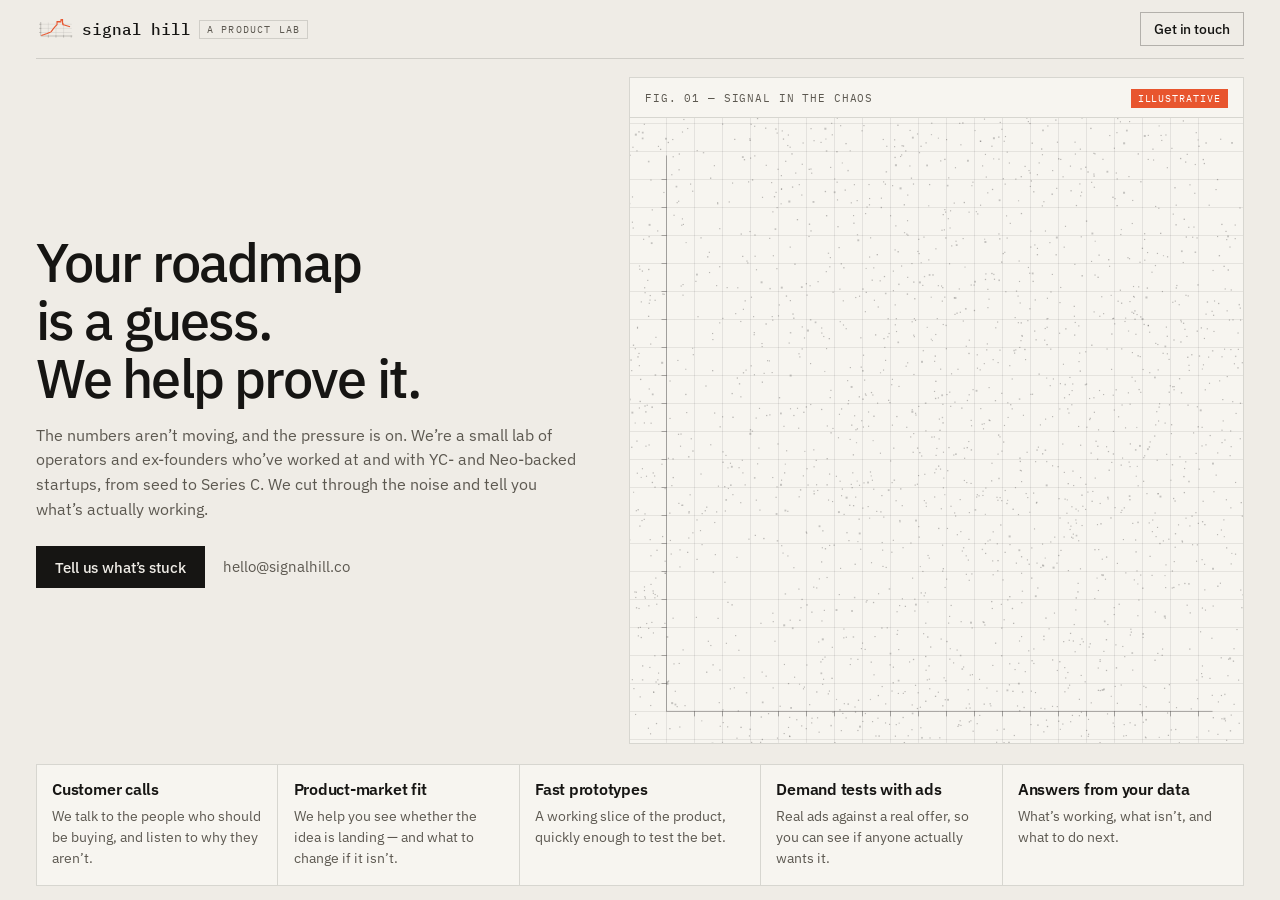
==== commit 0f3defa0: "Serve v3 at root on www.signalhill.dev; archive v1" ====
--- a/index.html
+++ b/index.html
@@ -1,71 +1,32 @@
 <!doctype html>
-<html lang="en" class="no-js">
+<html lang="en">
 <head>
   <meta charset="utf-8">
   <meta name="viewport" content="width=device-width, initial-scale=1, viewport-fit=cover">
-  <title>Signal Hill | The signal is in the chaos</title>
-  <meta name="description" content="Signal Hill is a product lab. Human behavior is chaos. We find the signal, and build what it points to.">
-  <meta name="theme-color" content="#121110">
+  <title>Signal Hill — A product lab</title>
+  <meta name="description" content="Your roadmap is a guess. We help prove it. We’re a small lab of operators and ex-founders who cut through the noise and tell you what’s actually working.">
+  <meta name="theme-color" content="#efece6">
   <meta name="robots" content="noindex, nofollow">
-
-  <meta property="og:type" content="website">
-  <meta property="og:site_name" content="Signal Hill">
-  <meta property="og:title" content="Signal Hill | The signal is in the chaos">
-  <meta property="og:description" content="Human behavior is chaos. We find the signal, and build what it points to.">
-  <meta property="og:image" content="assets/img/og-image.png">
-  <meta property="og:image:width" content="1200">
-  <meta property="og:image:height" content="630">
-  <meta property="og:image:alt" content="Signal Hill — The signal is in the chaos.">
-  <meta name="twitter:card" content="summary_large_image">
-  <meta name="twitter:title" content="Signal Hill | The signal is in the chaos">
-  <meta name="twitter:description" content="Human behavior is chaos. We find the signal, and build what it points to.">
-  <meta name="twitter:image" content="assets/img/og-image.png">
+  <meta name="color-scheme" content="light">
 
   <link rel="icon" href="favicon.svg" type="image/svg+xml">
   <link rel="icon" href="favicon.ico" sizes="32x32">
   <link rel="apple-touch-icon" href="apple-touch-icon.png">
   <link rel="manifest" href="site.webmanifest">
 
-  <script>
-    (function () {
-      var t = null;
-      try {
-        var q = new URLSearchParams(location.search).get("theme");
-        if (q === "light" || q === "dark") t = q;
-        if (!t) t = localStorage.getItem("signal-hill-theme");
-      } catch (e) {}
-      if (t !== "light" && t !== "dark") {
-        t = (window.matchMedia && matchMedia("(prefers-color-scheme: light)").matches) ? "light" : "dark";
-      }
-      document.documentElement.setAttribute("data-theme", t);
-      var meta = document.querySelector('meta[name="theme-color"]');
-      if (meta) meta.setAttribute("content", t === "light" ? "#efece6" : "#121110");
-    })();
-  </script>
   <link rel="preconnect" href="https://fonts.googleapis.com">
   <link rel="preconnect" href="https://fonts.gstatic.com" crossorigin>
-  <link href="https://fonts.googleapis.com/css2?family=IBM+Plex+Mono:wght@400;500&family=IBM+Plex+Sans+Condensed:wght@400;500;600&family=IBM+Plex+Sans:wght@400;500&display=swap" rel="stylesheet">
+  <link href="https://fonts.googleapis.com/css2?family=IBM+Plex+Mono:wght@400;500&family=IBM+Plex+Sans:wght@400;500;600&display=swap" rel="stylesheet">
   <link rel="stylesheet" href="assets/css/style.css">
-  <script>document.documentElement.classList.replace('no-js','js');</script>
-
-  <script type="application/ld+json">
-  {
-    "@context": "https://schema.org",
-    "@type": "Organization",
-    "name": "Signal Hill",
-    "description": "A product lab. Human behavior is chaos. We find the signal, and build what it points to.",
-    "email": "hello@signalhill.co"
-  }
-  </script>
 </head>
 <body>
-  <a class="skip-link" href="#copy">Skip to content</a>
+  <a class="skip-link" href="#cta">Skip to contact</a>
 
-  <header class="masthead" id="top">
-    <div class="shell">
-      <a class="brand" href="#top" aria-label="Signal Hill">
+  <div class="frame">
+    <header class="masthead">
+      <a class="brand" href="#top" id="top" aria-label="Signal Hill">
         <svg class="brand__mark" xmlns="http://www.w3.org/2000/svg" viewBox="0 0 64 36" fill="none" width="64" height="36" aria-hidden="true">
-          <g class="brand__grid" stroke="currentColor" stroke-width="0.4" opacity="0.28">
+          <g stroke="currentColor" stroke-width="0.4" opacity="0.28">
             <line x1="8" y1="9" x2="61" y2="9"/>
             <line x1="8" y1="16" x2="61" y2="16"/>
             <line x1="8" y1="23" x2="61" y2="23"/>
@@ -78,161 +39,62 @@
             <path d="M8 9 H6.2 M8 16 H6.2 M8 23 H6.2"/>
             <path d="M21 29 V30.8 M34 29 V30.8 M47 29 V30.8 M60 29 V30.8"/>
           </g>
-          <path class="brand__hill" d="M9 28 L14 26.6 L19 24.8 L23 23.2 L26 21.5 L29 17.2 L32.4 13 L35 10.55 L35.8 9.85 L35.8 4.45 L37.6 4.45 L37.6 5.2 L38.3 5.2 L38.3 4.45 L40.2 4.45 L40.2 5.2 L42.4 5.2 L42.4 1.45 L43.3 1.45 L43.3 2 L43.65 2 L43.65 1.45 L43.9 1.45 L43.9 0.25 L45.15 0.25 L45.15 0.75 L43.9 0.75 L43.9 1.45 L44.3 1.45 L44.3 2 L44.65 2 L44.65 1.45 L45.25 1.45 L45.25 8.25 L46.2 8.25 L46.2 9.85 L48.2 10.4 L52.4 11.6 L58 13.2" stroke="currentColor" stroke-width="1.85" stroke-linejoin="miter" stroke-miterlimit="8" stroke-linecap="butt"/>
+          <path class="brand__hill" d="M9 28 L14 26.6 L19 24.8 L23 23.2 L26 21.5 L29 17.2 L32.4 13 L35 10.55 L35.8 9.85 L35.8 4.45 L37.6 4.45 L37.6 5.2 L38.3 5.2 L38.3 4.45 L40.2 4.45 L40.2 5.2 L42.4 5.2 L42.4 1.45 L43.3 1.45 L43.3 2 L43.65 2 L43.65 1.45 L43.9 1.45 L43.9 0.25 L45.15 0.25 L45.15 0.75 L43.9 0.75 L43.9 1.45 L44.3 1.45 L44.3 2 L44.65 2 L44.65 1.45 L45.25 1.45 L45.25 8.25 L46.2 8.25 L46.2 9.85 L48.2 10.4 L52.4 11.6 L58 13.2" stroke-width="1.85" stroke-linejoin="miter" stroke-miterlimit="8" stroke-linecap="butt"/>
         </svg>
-        <span class="brand__name">Signal Hill</span>
-        <span class="brand__unit">Lab</span>
+        <span class="brand__name">signal hill</span>
+        <span class="brand__unit">A product lab</span>
       </a>
-      <nav class="nav" aria-label="Primary">
-        <a href="#problem">Problem</a>
-        <a href="#lab">The lab</a>
-        <a href="#contact">Contact</a>
-      </nav>
-      <div class="masthead__tools">
-        <button type="button" class="theme-toggle" data-theme-toggle aria-label="Switch to light theme" aria-pressed="true">
-          <svg class="theme-toggle__icon theme-toggle__sun" viewBox="0 0 16 16" aria-hidden="true">
-            <circle cx="8" cy="8" r="2.7" fill="none" stroke="currentColor" stroke-width="1.25"/>
-            <path d="M8 1.6v1.7M8 12.7v1.7M1.6 8h1.7M12.7 8h1.7M3.3 3.3l1.2 1.2M11.5 11.5l1.2 1.2M3.3 12.7l1.2-1.2M11.5 4.5l1.2-1.2" fill="none" stroke="currentColor" stroke-width="1.25" stroke-linecap="square"/>
-          </svg>
-          <svg class="theme-toggle__icon theme-toggle__moon" viewBox="0 0 16 16" aria-hidden="true">
-            <path d="M6.1 2.3a5.7 5.7 0 1 0 7.2 7.4A4.7 4.7 0 1 1 6.1 2.3z" fill="none" stroke="currentColor" stroke-width="1.25" stroke-linejoin="round"/>
-          </svg>
-        </button>
-        <p class="masthead__meta">Preview</p>
-      </div>
-    </div>
-  </header>
+      <!-- PLACEHOLDER: hello@signalhill.co is a brand-name inbox, not yet a live mailbox. Replace before launch. -->
+      <a class="btn btn--header" href="mailto:hello@signalhill.co">Get in touch</a>
+    </header>
 
-  <main>
-    <section class="hero" id="copy" aria-labelledby="hero-title">
-      <canvas id="field" class="field" aria-hidden="true"></canvas>
-      <div class="shell hero__grid">
-      <div class="hero__copy">
-        <p class="kicker">A product lab</p>
-        <h1 id="hero-title"><span class="line">The signal is</span> <span class="line">in the chaos.</span></h1>
-        <p class="lede">Human behavior is chaos. We find the signal, and build what it points to.</p>
-        <!-- PLACEHOLDER: hello@signalhill.co is a brand-name inbox, not yet a live mailbox. Replace before launch. -->
-        <a class="btn" href="mailto:hello@signalhill.co">Open a brief</a>
-      </div>
+    <main class="page">
+      <section class="hero">
+        <div class="hero__copy">
+          <h1>Your roadmap is a&nbsp;guess. <span style="display:block">We help prove&nbsp;it.</span></h1>
+          <p class="lede">The numbers aren’t moving, and the pressure is on. We’re a small lab of operators and ex-founders who’ve worked at and with YC- and Neo-backed startups, from seed to Series C. We cut through the noise and tell you what’s actually working.</p>
+          <div class="cta">
+            <!-- PLACEHOLDER: hello@signalhill.co is a brand-name inbox, not yet a live mailbox. Replace before launch. -->
+            <a class="btn" id="cta" href="mailto:hello@signalhill.co">Tell us what’s stuck</a>
+            <a class="cta__mail" href="mailto:hello@signalhill.co">hello@signalhill.co</a>
+          </div>
+        </div>
 
-      <aside class="ex" aria-label="Illustrative figure of noisy behavior resolving into the Signal Hill silhouette">
-        <header class="ex__head">
-          <p class="fig-label">Fig. 01 — Signal in the chaos</p>
-          <p class="ex__badge">Illustrative</p>
-        </header>
-        <div class="hero__stage" aria-hidden="true"></div>
-      </aside>
-    </div>
-    </section>
+        <aside class="ex" aria-label="Illustrative figure of noisy behavior resolving into the Signal Hill silhouette">
+          <header class="ex__head">
+            <p class="fig-label">Fig. 01 — Signal in the chaos</p>
+            <p class="ex__badge">Illustrative</p>
+          </header>
+          <div class="hero__stage">
+            <canvas id="field" class="field" aria-hidden="true"></canvas>
+          </div>
+        </aside>
+      </section>
 
-    <section class="section" id="problem" aria-labelledby="problem-title">
-      <header class="section-head">
-        <p class="fig-label">Fig. 02 — Failure modes</p>
-        <p class="section-head__id">01 / Problem</p>
-      </header>
-      <h2 id="problem-title">Most teams aren’t short on ideas. They’re short on contact with reality.</h2>
-      <p class="section-lede">Founders are paid to believe. That’s useful until it becomes a distortion field: a roadmap written in a conference room, defended with vanity metrics, while the funnel quietly dies. The lab exists to cut through that.</p>
-      <ol class="modes" role="list">
+      <ul class="work" role="list">
         <li>
-          <p class="modes__id">FM-01</p>
-          <h3>The distortion field</h3>
-          <p>A team can talk anyone into a roadmap, including itself. That’s part of building a company. It is also how a year disappears.</p>
+          <h2>Customer calls</h2>
+          <p>We talk to the people who should be buying, and listen to why they aren’t.</p>
         </li>
         <li>
-          <p class="modes__id">FM-02</p>
-          <h3>Tunnel vision</h3>
-          <p>You’re too close to the product to see the drop-off. Users stall. Funnels leak. The next feature ships anyway.</p>
+          <h2>Product-market fit</h2>
+          <p>We help you see whether the idea is landing — and what to change if it isn’t.</p>
         </li>
         <li>
-          <p class="modes__id">FM-03</p>
-          <h3>Vanity in the dashboard</h3>
-          <p>Signups, impressions, a graph for the board. None of it answers the only question that matters: what should we build next?</p>
+          <h2>Fast prototypes</h2>
+          <p>A working slice of the product, quickly enough to test the bet.</p>
         </li>
-      </ol>
-    </section>
-
-    <section class="section" id="lab" aria-labelledby="lab-title">
-      <header class="section-head">
-        <p class="fig-label">Fig. 03 — Catalog</p>
-        <p class="section-head__id">02 / The lab</p>
-      </header>
-      <h2 id="lab-title">What the lab actually does once it’s in the room.</h2>
-      <p class="section-lede">Not a menu of deliverables you have to assemble yourself. We come in, run the work, and leave you with a decision and the thing that came out of it.</p>
-      <table class="catalog">
-        <caption class="sr-only">Signal Hill services</caption>
-        <thead>
-          <tr>
-            <th scope="col">ID</th>
-            <th scope="col">Service</th>
-            <th scope="col">What you get</th>
-          </tr>
-        </thead>
-        <tbody>
-          <tr>
-            <td>01</td>
-            <th scope="row">Prototypes</th>
-            <td>Working slices of the product, fast enough to test a bet before you staff it.</td>
-          </tr>
-          <tr>
-            <td>02</td>
-            <th scope="row">Meta ads demand tests</th>
-            <td>Real spend against a real offer. Find out if anyone wants it before you build the rest.</td>
-          </tr>
-          <tr>
-            <td>03</td>
-            <th scope="row">A/B experiments</th>
-            <td>Rigorous tests, not button-color theatre. Designed to settle an argument.</td>
-          </tr>
-          <tr>
-            <td>04</td>
-            <th scope="row">Analytics &amp; instrumentation</th>
-            <td>Events, funnels and dashboards tight enough to drive the next build decision.</td>
-          </tr>
-          <tr>
-            <td>05</td>
-            <th scope="row">Activation &amp; retention</th>
-            <td>Where new users stall, why they leave, and what would actually make them stay.</td>
-          </tr>
-          <tr>
-            <td>06</td>
-            <th scope="row">Product strategy</th>
-            <td>A clear call on what to build, what to cut, and what is being avoided because it’s uncomfortable.</td>
-          </tr>
-          <tr>
-            <td>07</td>
-            <th scope="row">AI features</th>
-            <td>Zero-to-one product engineering, agent orchestration, and production AI that has a job to do.</td>
-          </tr>
-          <tr>
-            <td>08</td>
-            <th scope="row">Go-to-market</th>
-            <td>Positioning, pages and experiments that connect the product to demand, not just a launch date.</td>
-          </tr>
-        </tbody>
-      </table>
-    </section>
-
-    <section class="section contact" id="contact" aria-labelledby="contact-title">
-      <header class="section-head">
-        <p class="fig-label">Fig. 04 — Intake</p>
-        <p class="section-head__id">03 / Brief</p>
-      </header>
-      <h2 id="contact-title">If you’re ready to hear what the data says — even if you won’t like it — send a brief.</h2>
-      <!-- PLACEHOLDER: hello@signalhill.co is a brand-name inbox, not yet a live mailbox. Replace before launch. -->
-      <a class="mail" href="mailto:hello@signalhill.co">hello@signalhill.co</a>
-      <p class="section-lede">Tell us what you’re building and where it stalls. We’ll tell you whether a short engagement can settle it.</p>
-    </section>
-  </main>
-
-  <footer class="colophon">
-    <div class="shell">
-      <div class="colophon__row">
-        <p>Signal Hill</p>
-        <p>The signal is in the chaos.</p>
-        <p>© <span class="js-year">2026</span></p>
-      </div>
-    </div>
-  </footer>
+        <li>
+          <h2>Demand tests with ads</h2>
+          <p>Real ads against a real offer, so you can see if anyone actually wants it.</p>
+        </li>
+        <li>
+          <h2>Answers from your data</h2>
+          <p>What’s working, what isn’t, and what to do next.</p>
+        </li>
+      </ul>
+    </main>
+  </div>
 
   <script src="assets/js/main.js" defer></script>
 </body>
--- a/assets/css/style.css
+++ b/assets/css/style.css
@@ -1,330 +1,230 @@
-/* Signal Hill — split hero on the report/lab frame. */
-:root,
-html[data-theme="dark"] {
-  color-scheme: dark;
-  --paper: #121110;
-  --paper-2: #181715;
-  --paper-3: #1e1c19;
-  --ink: #ece8e0;
-  --muted: #9a958c;
-  --line: rgba(236, 232, 224, 0.14);
-  --line-strong: rgba(236, 232, 224, 0.28);
-  --rust: #e8552e;
-  --grid-line: rgba(236, 232, 224, 0.055);
-  --wash: rgba(232, 85, 46, 0.08);
-  --rule: 1px solid var(--line);
-  --font-sans: "IBM Plex Sans", "Helvetica Neue", Helvetica, Arial, sans-serif;
-  --font-cond: "IBM Plex Sans Condensed", "Arial Narrow", sans-serif;
-  --font-mono: "IBM Plex Mono", ui-monospace, Menlo, Consolas, monospace;
-  --pad: clamp(1.25rem, 4vw, 3rem);
-  --max: 1180px;
-  --ease: cubic-bezier(0.22, 1, 0.36, 1);
-}
-
-html[data-theme="light"] {
-  color-scheme: light;
+/* Signal Hill v3 — one-screen, plain, with a quiet graph panel. */
+
+:root {
   --paper: #efece6;
   --paper-2: #f7f5f0;
-  --paper-3: #e6e2d8;
   --ink: #161513;
   --muted: #5c5850;
-  --line: rgba(22, 21, 19, 0.16);
-  --line-strong: rgba(22, 21, 19, 0.32);
-  --rust: #d64520;
-  --grid-line: rgba(22, 21, 19, 0.045);
-  --wash: rgba(214, 69, 32, 0.05);
+  --line: rgba(22, 21, 19, 0.14);
+  --line-strong: rgba(22, 21, 19, 0.28);
+  --rust: #e8552e;
+  --rule: 1px solid var(--line);
+  --font: "IBM Plex Sans", "Helvetica Neue", Helvetica, Arial, sans-serif;
+  --font-mono: "IBM Plex Mono", ui-monospace, Menlo, Consolas, monospace;
+  --pad: clamp(1.15rem, 3.2vw, 2.25rem);
+  --max: 1360px;
+  --ease: cubic-bezier(0.22, 1, 0.36, 1);
 }
 
 *, *::before, *::after { box-sizing: border-box; }
+
 html, body {
   margin: 0;
   min-height: 100%;
   background: var(--paper);
   color: var(--ink);
-  font-family: var(--font-sans);
+  font-family: var(--font);
   -webkit-font-smoothing: antialiased;
   text-rendering: optimizeLegibility;
-}
+  color-scheme: light;
+}
+
 html { height: 100%; }
 body {
   min-height: 100dvh;
   overflow-x: hidden;
-  overflow-y: auto;
-  background-color: var(--paper);
-  background-image:
-    linear-gradient(to right, var(--grid-line) 1px, transparent 1px),
-    linear-gradient(to bottom, var(--grid-line) 1px, transparent 1px);
-  background-size: 28px 28px;
-  background-attachment: fixed;
-}
-body::before {
-  content: "";
-  position: fixed;
-  inset: 0;
-  pointer-events: none;
-  z-index: 0;
-  background: radial-gradient(1200px 700px at 80% -10%, var(--wash), transparent 55%);
-}
-
-.shell {
-  width: 100%;
-  max-width: calc(var(--max) + var(--pad) * 2);
-  margin-inline: auto;
-  padding-left: var(--pad);
-  padding-right: var(--pad);
 }
 
 .skip-link {
   position: absolute;
   left: 1rem;
   top: -4rem;
-  z-index: 30;
+  z-index: 20;
   background: var(--ink);
   color: var(--paper);
-  padding: 0.5rem 0.8rem;
-  font-family: var(--font-mono);
-  font-size: 0.75rem;
+  padding: 0.45rem 0.7rem;
+  font-family: var(--font-mono);
+  font-size: 0.72rem;
+  letter-spacing: 0.06em;
+  text-decoration: none;
 }
 .skip-link:focus { top: 1rem; }
 
+.frame {
+  min-height: 100dvh;
+  display: flex;
+  flex-direction: column;
+  max-width: calc(var(--max) + var(--pad) * 2);
+  margin: 0 auto;
+  padding:
+    max(0.75rem, env(safe-area-inset-top))
+    var(--pad)
+    max(0.85rem, env(safe-area-inset-bottom));
+}
+
 .masthead {
-  position: sticky;
-  top: 0;
-  z-index: 8;
-  background: color-mix(in srgb, var(--paper) 88%, transparent);
-  backdrop-filter: blur(10px);
-  -webkit-backdrop-filter: blur(10px);
+  display: flex;
+  align-items: center;
+  justify-content: space-between;
+  gap: 1rem;
+  flex-shrink: 0;
+  padding-bottom: 0.75rem;
   border-bottom: var(--rule);
-}
-.masthead .shell {
-  display: grid;
-  grid-template-columns: 1fr auto 1fr;
-  align-items: center;
-  gap: 1rem;
-  min-height: 3.15rem;
-  padding-top: calc(0.7rem + env(safe-area-inset-top));
-  padding-bottom: 0.7rem;
 }
 
 .brand {
   display: inline-flex;
   align-items: center;
   gap: 0.55rem;
+  color: inherit;
   text-decoration: none;
-  color: inherit;
-  justify-self: start;
-}
+  min-width: 0;
+}
+
 .brand__mark {
   display: block;
   width: 2.35rem;
   height: 1.32rem;
-  flex-shrink: 0;
-}
+  color: var(--ink);
+  flex-shrink: 0;
+}
+.brand__hill { stroke: var(--rust); }
+
 .brand__name {
-  font-family: var(--font-cond);
-  font-weight: 600;
-  font-size: 1.05rem;
-  letter-spacing: -0.02em;
+  font-family: var(--font-mono);
+  font-size: 1rem;
+  font-weight: 500;
+  letter-spacing: -0.01em;
+  text-transform: lowercase;
+}
+
+.brand__unit {
+  font-family: var(--font-mono);
+  font-size: 0.62rem;
+  letter-spacing: 0.12em;
   text-transform: uppercase;
-}
-.brand__unit {
-  font-family: var(--font-mono);
-  font-size: 0.62rem;
-  letter-spacing: 0.14em;
-  text-transform: uppercase;
   color: var(--muted);
   border: var(--rule);
-  padding: 0.12rem 0.35rem;
-}
-
-.nav {
-  display: flex;
+  padding: 0.12rem 0.4rem;
+  white-space: nowrap;
+}
+
+.page {
+  flex: 1 1 auto;
+  min-height: 0;
+  display: flex;
+  flex-direction: column;
+  gap: clamp(1rem, 2.2vh, 1.75rem);
+  padding-top: clamp(0.85rem, 2vh, 1.4rem);
+}
+
+.hero {
+  flex: 1 1 auto;
+  min-height: 0;
+  display: grid;
+  grid-template-columns: minmax(0, 1fr) minmax(0, 1.12fr);
+  gap: clamp(1.4rem, 3.4vw, 3rem);
+  align-items: stretch;
+}
+
+.hero__copy {
+  align-self: center;
+  max-width: 36rem;
+  padding-block: 0.25rem;
+}
+
+h1 {
+  margin: 0 0 0.95rem;
+  font-size: clamp(2.15rem, 4.2vw, 3.85rem);
+  font-weight: 500;
+  letter-spacing: -0.035em;
+  line-height: 1.08;
+  max-width: 18ch;
+  text-wrap: balance;
+}
+
+.lede {
+  margin: 0 0 1.5rem;
+  font-size: clamp(1rem, 1.15vw, 1.15rem);
+  line-height: 1.55;
+  color: var(--muted);
+}
+
+.cta {
+  display: flex;
+  align-items: center;
   gap: 1.15rem;
-  justify-content: center;
-}
-.nav a {
-  font-family: var(--font-mono);
-  font-size: 0.68rem;
-  letter-spacing: 0.08em;
-  text-transform: uppercase;
-  text-decoration: none;
-  color: var(--muted);
-}
-.nav a:hover { color: var(--ink); }
-
-.masthead__meta {
-  margin: 0;
-  font-family: var(--font-mono);
-  font-size: 0.62rem;
-  letter-spacing: 0.1em;
-  text-transform: uppercase;
-  color: var(--muted);
-}
-.brand__hill {
-  stroke: var(--rust);
-}
-.brand__mark {
-  color: var(--ink);
-}
-
-.masthead__tools {
-  justify-self: end;
-  display: inline-flex;
-  align-items: center;
-  gap: 0.7rem;
-}
-
-.theme-toggle {
-  appearance: none;
-  display: inline-flex;
-  align-items: center;
-  justify-content: center;
-  width: 1.7rem;
-  height: 1.7rem;
-  padding: 0;
-  margin: 0;
-  border: var(--rule);
-  background: transparent;
-  color: var(--muted);
-  cursor: pointer;
-}
-.theme-toggle:hover,
-.theme-toggle:focus-visible {
-  color: var(--ink);
-  border-color: var(--line-strong);
-  outline: none;
-}
-.theme-toggle__icon {
-  display: block;
-  width: 0.95rem;
-  height: 0.95rem;
-}
-html[data-theme="dark"] .theme-toggle__moon,
-html:not([data-theme]) .theme-toggle__moon { display: none; }
-html[data-theme="light"] .theme-toggle__sun { display: none; }
-
-
-.field {
-  position: absolute;
-  inset: 0;
-  width: 100%;
-  height: 100%;
-  display: block;
-  z-index: 1;
-  pointer-events: none;
-}
-
-.hero {
-  position: relative;
-  z-index: 4;
-  display: flex;
-  align-items: stretch;
-  min-height: calc(100dvh - 3.6rem);
-  padding-top: 2.25rem;
-  padding-bottom: 2.5rem;
-  pointer-events: none;
-}
-.hero__grid {
-  display: grid;
-  grid-template-columns: minmax(0, 1fr) minmax(0, 1.08fr);
-  gap: clamp(1.5rem, 3.5vw, 3.25rem);
-  align-items: center;
-  flex: 1;
-  min-height: 0;
-}
-
-.hero__copy {
-  position: relative;
-  z-index: 5;
-  max-width: 38rem;
-  pointer-events: auto;
-}
-.hero__copy::before {
-  content: "";
-  position: absolute;
-  inset: -1.6rem -1.8rem -1.8rem -1.5rem;
-  background: radial-gradient(
-    ellipse at 28% 42%,
-    color-mix(in srgb, var(--paper) 92%, transparent) 0%,
-    color-mix(in srgb, var(--paper) 72%, transparent) 48%,
-    color-mix(in srgb, var(--paper) 0%, transparent) 76%
-  );
-  z-index: -1;
-  pointer-events: none;
-}
-
-.kicker {
-  margin: 0 0 0.85rem;
-  font-family: var(--font-mono);
-  font-size: 0.7rem;
-  letter-spacing: 0.14em;
-  text-transform: uppercase;
-  color: var(--rust);
-}
-
-.hero h1 {
-  margin: 0 0 1.25rem;
-  font-family: var(--font-cond);
-  font-weight: 500;
-  font-size: clamp(2.55rem, 5.4vw, 5.4rem);
-  letter-spacing: -0.04em;
-  line-height: 0.9;
-  text-transform: uppercase;
-}
-.hero h1 .line {
-  display: block;
-  white-space: nowrap;
-}
-
-.lede {
-  margin: 0 0 1.6rem;
-  max-width: 26rem;
-  font-size: 1.05rem;
-  line-height: 1.5;
-  color: var(--muted);
+  flex-wrap: wrap;
 }
 
 .btn {
   display: inline-flex;
   align-items: center;
   justify-content: center;
-  min-height: 2.5rem;
-  padding: 0.45rem 1.05rem;
+  min-height: 2.65rem;
+  padding: 0.45rem 1.15rem;
   background: var(--ink);
   color: var(--paper);
-  font-family: var(--font-mono);
-  font-size: 0.68rem;
-  letter-spacing: 0.08em;
-  text-transform: uppercase;
+  font-size: 0.95rem;
+  font-weight: 500;
+  letter-spacing: -0.01em;
   text-decoration: none;
   border: 1px solid var(--ink);
-  transition: background 0.2s var(--ease), color 0.2s var(--ease), border-color 0.2s var(--ease);
+  transition: background 0.2s var(--ease), border-color 0.2s var(--ease), color 0.2s var(--ease);
   white-space: nowrap;
 }
-.btn:hover {
+.btn:hover,
+.btn:focus-visible {
   background: var(--rust);
   border-color: var(--rust);
   color: #fff;
-}
-
-/* Fig. 01 panel — report card around the animation */
+  outline: none;
+}
+
+.btn--header {
+  min-height: 2.15rem;
+  padding: 0.3rem 0.85rem;
+  background: transparent;
+  color: var(--ink);
+  font-size: 0.88rem;
+  border-color: var(--line-strong);
+  flex-shrink: 0;
+}
+.btn--header:hover,
+.btn--header:focus-visible {
+  background: var(--ink);
+  border-color: var(--ink);
+  color: var(--paper);
+}
+
+.cta__mail {
+  color: var(--muted);
+  text-decoration: none;
+  font-size: 0.95rem;
+  border-bottom: 1px solid transparent;
+}
+.cta__mail:hover,
+.cta__mail:focus-visible {
+  color: var(--ink);
+  border-bottom-color: var(--rust);
+  outline: none;
+}
+
+/* FIG. 01 panel */
 .ex {
   display: flex;
   flex-direction: column;
-  align-self: center;
-  width: 100%;
-  height: min(36rem, 100%);
   min-height: 0;
+  height: 100%;
   border: var(--rule);
-  background: transparent;
-  pointer-events: none;
+  background: var(--paper-2);
 }
 .ex__head {
   display: flex;
   justify-content: space-between;
   align-items: baseline;
   gap: 0.75rem;
-  padding: 0.7rem 0.95rem 0.65rem;
+  padding: 0.65rem 0.95rem 0.6rem;
   background: var(--paper-2);
   border-bottom: var(--rule);
   flex-shrink: 0;
@@ -350,226 +250,79 @@
 }
 .hero__stage {
   flex: 1 1 auto;
-  min-height: 12rem;
+  min-height: 0;
   position: relative;
-  background: transparent;
-}
-
-@media (max-width: 860px) {
-  body { overflow-x: hidden; overflow-y: auto; }
-  .masthead .shell {
-    grid-template-columns: 1fr auto;
-    grid-template-rows: auto auto;
-    row-gap: 0.5rem;
-  }
-  .brand { grid-column: 1; grid-row: 1; }
-  .masthead__tools { grid-column: 2; grid-row: 1; }
-  .nav {
-    grid-column: 1 / -1;
-    grid-row: 2;
-    justify-content: flex-start;
-    gap: 0.85rem;
-  }
-  .hero {
-    min-height: calc(100dvh - 6.5rem);
-    padding-top: 1.5rem;
-    padding-bottom: 1.5rem;
-  }
-  .hero__grid {
-    grid-template-columns: 1fr;
-    grid-template-rows: auto minmax(38vh, 1fr);
-    align-items: stretch;
-    gap: 1.15rem;
-  }
-  .hero h1 {
-    font-size: clamp(2.15rem, 11.4vw, 3.15rem);
-    margin-bottom: 0.95rem;
-  }
-  .lede {
-    font-size: 0.98rem;
-    margin-bottom: 1.2rem;
-    max-width: 28rem;
-  }
-  .hero__copy::before {
-    inset: -0.8rem -0.6rem -1rem -0.4rem;
-    background: linear-gradient(
-      180deg,
-      color-mix(in srgb, var(--paper) 94%, transparent) 0%,
-      color-mix(in srgb, var(--paper) 82%, transparent) 70%,
-      color-mix(in srgb, var(--paper) 20%, transparent) 100%
-    );
-  }
-  .ex { align-self: stretch; height: auto; min-height: 38vh; }
-  .hero__stage { min-height: 14rem; }
-  .ex__head { flex-wrap: wrap; gap: 0.4rem; }
-}
-
-
-.sr-only {
+  overflow: hidden;
+  background: var(--paper-2);
+}
+.field {
   position: absolute;
-  width: 1px;
-  height: 1px;
+  inset: 0;
+  display: block;
+  width: 100%;
+  height: 100%;
+}
+
+.work {
+  list-style: none;
+  margin: 0;
   padding: 0;
-  margin: -1px;
-  overflow: hidden;
-  clip: rect(0, 0, 0, 0);
-  white-space: nowrap;
-  border: 0;
-}
-
-#problem, #lab, #contact, #copy {
-  scroll-margin-top: 4.25rem;
-}
-
-.section {
-  position: relative;
-  z-index: 5;
-  max-width: calc(var(--max) + var(--pad) * 2);
-  margin-inline: auto;
-  padding: 4.25rem var(--pad);
-  border-bottom: var(--rule);
-  background: transparent;
-}
-.section-head {
-  display: flex;
-  justify-content: space-between;
-  align-items: baseline;
-  gap: 1rem;
-  margin-bottom: 1.5rem;
-}
-.section-head__id {
-  font-family: var(--font-mono);
-  font-size: 0.68rem;
-  letter-spacing: 0.1em;
-  text-transform: uppercase;
-  color: var(--muted);
-  margin: 0;
-}
-.section h2 {
-  font-family: var(--font-cond);
-  font-weight: 500;
-  font-size: clamp(2rem, 4.6vw, 3.35rem);
-  letter-spacing: -0.025em;
-  line-height: 1.05;
-  max-width: 22ch;
-  margin: 0 0 1rem;
-  text-wrap: balance;
-}
-.section-lede {
-  font-size: 1.05rem;
-  color: var(--muted);
-  max-width: 38rem;
-  margin: 0 0 2.4rem;
-  line-height: 1.55;
-}
-
-.modes {
-  list-style: none;
-  margin: 0;
-  padding: 0;
+  flex-shrink: 0;
   display: grid;
-  grid-template-columns: repeat(3, 1fr);
+  grid-template-columns: repeat(5, minmax(0, 1fr));
   gap: 0;
   border-top: var(--rule);
   border-left: var(--rule);
-}
-.modes li {
-  padding: 1.25rem 1.2rem 1.4rem;
+  background: var(--paper-2);
+}
+.work li {
+  padding: 0.95rem 0.95rem 1.05rem;
   border-right: var(--rule);
   border-bottom: var(--rule);
-  background: var(--paper-2);
-}
-.modes__id {
-  font-family: var(--font-mono);
-  font-size: 0.68rem;
-  letter-spacing: 0.1em;
-  color: var(--rust);
-  margin: 0 0 0.85rem;
-}
-.modes h3 {
-  font-family: var(--font-cond);
-  font-size: 1.45rem;
-  font-weight: 500;
-  letter-spacing: -0.02em;
-  margin: 0 0 0.55rem;
-}
-.modes p:last-child { color: var(--muted); font-size: 0.95rem; margin: 0; }
-
-.catalog {
-  width: 100%;
-  border-collapse: collapse;
-  background: var(--paper-2);
-  border: var(--rule);
-}
-.catalog th,
-.catalog td {
-  text-align: left;
-  padding: 0.95rem 1rem;
-  border-bottom: var(--rule);
-  vertical-align: top;
-}
-.catalog thead th {
-  font-family: var(--font-mono);
-  font-size: 0.62rem;
-  letter-spacing: 0.1em;
-  text-transform: uppercase;
-  font-weight: 500;
-  color: var(--muted);
-  background: var(--paper-3);
-  border-bottom: 1px solid var(--line-strong);
-}
-.catalog tbody td:first-child {
-  font-family: var(--font-mono);
-  font-size: 0.75rem;
-  color: var(--rust);
-  width: 3.2rem;
-}
-.catalog tbody th {
-  font-family: var(--font-cond);
-  font-size: 1.1rem;
-  font-weight: 500;
-  width: 28%;
-}
-.catalog tbody td:last-child { color: var(--muted); }
-
-.contact h2 { max-width: 18ch; }
-.mail {
-  display: inline-block;
-  font-family: var(--font-cond);
-  font-size: clamp(1.8rem, 5vw, 3.4rem);
-  letter-spacing: -0.03em;
-  text-decoration: none;
-  color: inherit;
-  border-bottom: 2px solid var(--rust);
-  margin: 0.4rem 0 1.1rem;
-  line-height: 1.15;
-}
-.mail:hover { color: var(--rust); }
-
-.colophon {
-  position: relative;
-  z-index: 5;
-  padding: 1.6rem 0 2.2rem;
-}
-.colophon__row {
-  display: flex;
-  justify-content: space-between;
-  gap: 1rem;
-  flex-wrap: wrap;
-  font-family: var(--font-mono);
-  font-size: 0.68rem;
-  letter-spacing: 0.08em;
-  text-transform: uppercase;
-}
-.colophon__row p { margin: 0; }
-
-@media (max-width: 860px) {
-  .modes { grid-template-columns: 1fr; }
-  .section { padding-top: 3.2rem; padding-bottom: 3.2rem; }
-  .catalog thead th:first-child,
-  .catalog tbody td:first-child { display: none; }
-  .catalog tbody th, .catalog tbody td, .catalog thead th { padding: 0.85rem 0.75rem; }
-  #problem, #lab, #contact, #copy { scroll-margin-top: 5.75rem; }
+}
+.work h2 {
+  margin: 0 0 0.4rem;
+  font-size: 0.98rem;
+  font-weight: 600;
+  letter-spacing: -0.015em;
+  line-height: 1.25;
+}
+.work p {
+  margin: 0;
+  font-size: 0.9rem;
+  line-height: 1.45;
+  color: var(--muted);
+}
+
+@media (max-width: 1100px) {
+  .work { grid-template-columns: repeat(3, minmax(0, 1fr)); }
+  h1 { max-width: 18ch; }
+}
+
+@media (max-width: 900px) {
+  .hero {
+    grid-template-columns: 1fr;
+    grid-template-rows: auto minmax(14rem, 32vh);
+    align-items: stretch;
+    flex: 0 0 auto;
+  }
+  .hero__copy { align-self: start; max-width: none; }
+  h1 { font-size: clamp(2rem, 8vw, 2.6rem); }
+  .ex { height: auto; min-height: 14rem; }
+  .work { grid-template-columns: 1fr 1fr; }
+}
+
+@media (max-width: 560px) {
+  .brand__unit { display: none; }
+  .page { gap: 1.15rem; padding-top: 1.05rem; }
+  h1 { font-size: 1.85rem; max-width: none; margin-bottom: 0.7rem; }
+  .lede { font-size: 1rem; margin-bottom: 1.2rem; }
+  .hero { grid-template-rows: auto 15.5rem; }
+  .ex { min-height: 15.5rem; }
+  .fig-label { font-size: 0.58rem; letter-spacing: 0.06em; white-space: nowrap; }
+  .ex__head { padding: 0.5rem 0.7rem 0.45rem; gap: 0.45rem; }
+  .work { grid-template-columns: 1fr; }
+  .work li { padding: 0.72rem 0.85rem 0.8rem; }
 }
 
 @media (prefers-reduced-motion: reduce) {
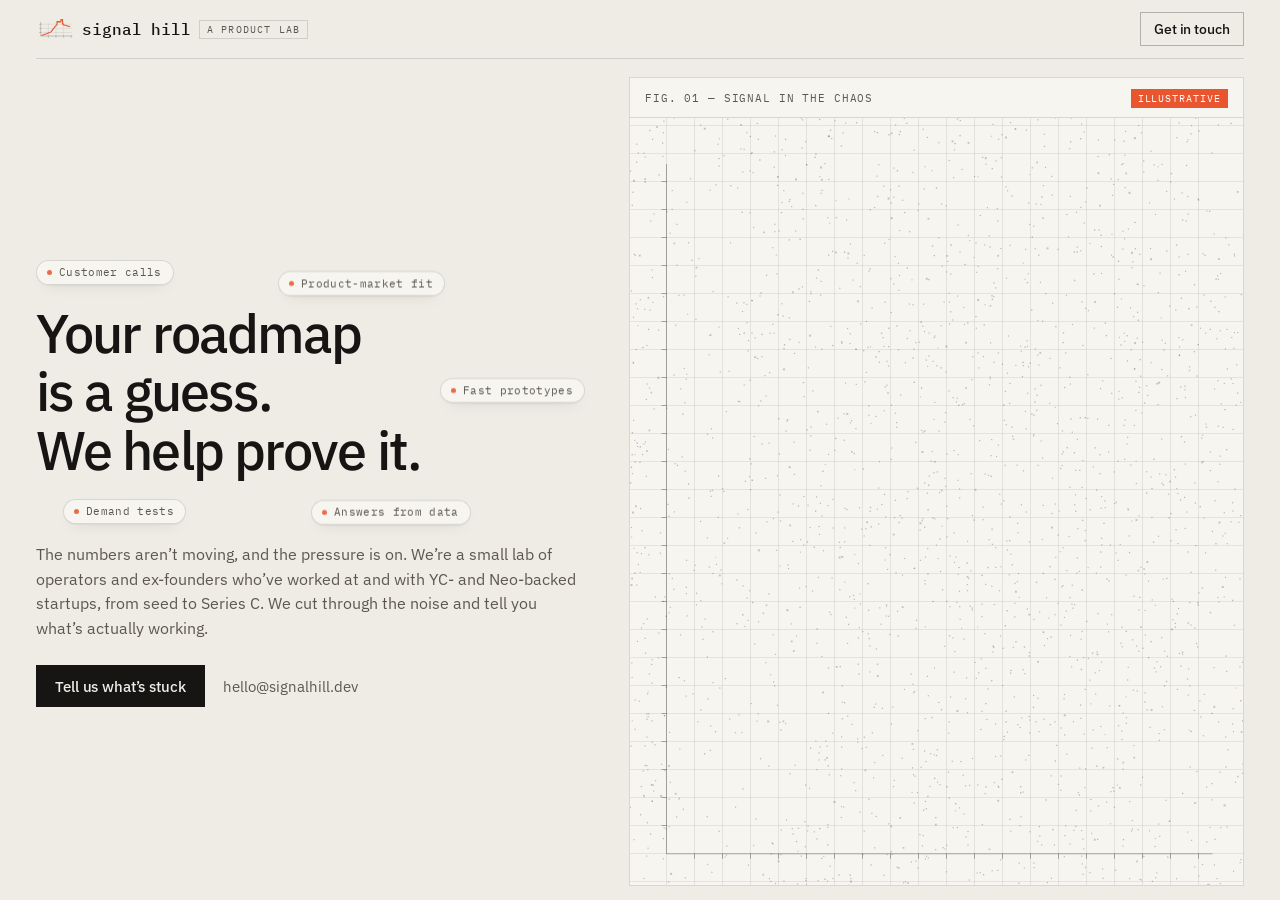
==== commit 4cd23268: "Hero: method pills around headline (replace cards); inbox hello@signalhill.dev" ====
--- a/index.html
+++ b/index.html
@@ -44,19 +44,26 @@
         <span class="brand__name">signal hill</span>
         <span class="brand__unit">A product lab</span>
       </a>
-      <!-- PLACEHOLDER: hello@signalhill.co is a brand-name inbox, not yet a live mailbox. Replace before launch. -->
-      <a class="btn btn--header" href="mailto:hello@signalhill.co">Get in touch</a>
+      <a class="btn btn--header" href="mailto:hello@signalhill.dev">Get in touch</a>
     </header>
 
     <main class="page">
       <section class="hero">
         <div class="hero__copy">
-          <h1>Your roadmap is a&nbsp;guess. <span style="display:block">We help prove&nbsp;it.</span></h1>
+          <div class="headline">
+            <h1>Your roadmap is a&nbsp;guess. <span style="display:block">We help prove&nbsp;it.</span></h1>
+            <ul class="pills" role="list" aria-label="How we work">
+              <li class="pill pill--1">Customer calls</li>
+              <li class="pill pill--2">Product-market fit</li>
+              <li class="pill pill--3">Fast prototypes</li>
+              <li class="pill pill--4">Demand tests</li>
+              <li class="pill pill--5">Answers from data</li>
+            </ul>
+          </div>
           <p class="lede">The numbers aren’t moving, and the pressure is on. We’re a small lab of operators and ex-founders who’ve worked at and with YC- and Neo-backed startups, from seed to Series C. We cut through the noise and tell you what’s actually working.</p>
           <div class="cta">
-            <!-- PLACEHOLDER: hello@signalhill.co is a brand-name inbox, not yet a live mailbox. Replace before launch. -->
-            <a class="btn" id="cta" href="mailto:hello@signalhill.co">Tell us what’s stuck</a>
-            <a class="cta__mail" href="mailto:hello@signalhill.co">hello@signalhill.co</a>
+            <a class="btn" id="cta" href="mailto:hello@signalhill.dev">Tell us what’s stuck</a>
+            <a class="cta__mail" href="mailto:hello@signalhill.dev">hello@signalhill.dev</a>
           </div>
         </div>
 
@@ -70,29 +77,6 @@
           </div>
         </aside>
       </section>
-
-      <ul class="work" role="list">
-        <li>
-          <h2>Customer calls</h2>
-          <p>We talk to the people who should be buying, and listen to why they aren’t.</p>
-        </li>
-        <li>
-          <h2>Product-market fit</h2>
-          <p>We help you see whether the idea is landing — and what to change if it isn’t.</p>
-        </li>
-        <li>
-          <h2>Fast prototypes</h2>
-          <p>A working slice of the product, quickly enough to test the bet.</p>
-        </li>
-        <li>
-          <h2>Demand tests with ads</h2>
-          <p>Real ads against a real offer, so you can see if anyone actually wants it.</p>
-        </li>
-        <li>
-          <h2>Answers from your data</h2>
-          <p>What’s working, what isn’t, and what to do next.</p>
-        </li>
-      </ul>
     </main>
   </div>
 
--- a/assets/css/style.css
+++ b/assets/css/style.css
@@ -263,39 +263,59 @@
   height: 100%;
 }
 
-.work {
+/* Method pills floating around the headline */
+.headline {
+  position: relative;
+  padding: 3rem 0;
+  margin-bottom: 0.95rem;
+}
+.headline h1 { margin-bottom: 0; }
+
+.pills {
   list-style: none;
   margin: 0;
   padding: 0;
-  flex-shrink: 0;
-  display: grid;
-  grid-template-columns: repeat(5, minmax(0, 1fr));
-  gap: 0;
-  border-top: var(--rule);
-  border-left: var(--rule);
+}
+.pill {
+  position: absolute;
+  display: inline-flex;
+  align-items: center;
+  gap: 0.45rem;
+  padding: 0.3rem 0.7rem 0.3rem 0.6rem;
+  font-family: var(--font-mono);
+  font-size: 0.7rem;
+  letter-spacing: 0.03em;
+  line-height: 1.2;
+  color: var(--muted);
+  white-space: nowrap;
   background: var(--paper-2);
-}
-.work li {
-  padding: 0.95rem 0.95rem 1.05rem;
-  border-right: var(--rule);
-  border-bottom: var(--rule);
-}
-.work h2 {
-  margin: 0 0 0.4rem;
-  font-size: 0.98rem;
-  font-weight: 600;
-  letter-spacing: -0.015em;
-  line-height: 1.25;
-}
-.work p {
-  margin: 0;
-  font-size: 0.9rem;
-  line-height: 1.45;
-  color: var(--muted);
+  border: 1px solid var(--line);
+  border-radius: 999px;
+  box-shadow: 0 1px 0 rgba(22, 21, 19, 0.04), 0 6px 16px -10px rgba(22, 21, 19, 0.25);
+  animation: pill-float 7s ease-in-out infinite;
+  will-change: transform;
+}
+.pill::before {
+  content: "";
+  width: 0.32rem;
+  height: 0.32rem;
+  border-radius: 50%;
+  background: var(--rust);
+  opacity: 0.85;
+  flex-shrink: 0;
+}
+.pill--1 { top: 0.2rem;    left: 0;    animation-duration: 7.2s; }
+.pill--2 { top: 0.9rem;    left: 44%;  animation-duration: 8.4s; animation-delay: -2.1s; }
+.pill--3 { top: 50%;       right: 0;   margin-top: -0.85rem; animation-duration: 6.8s; animation-delay: -4.3s; }
+.pill--4 { bottom: 0.15rem; left: 5%;  animation-duration: 7.9s; animation-delay: -1.2s; }
+.pill--5 { bottom: 0.1rem; left: 50%;  animation-duration: 8.8s; animation-delay: -3.6s; }
+
+@keyframes pill-float {
+  0%, 100% { transform: translate3d(0, 0, 0); }
+  50%      { transform: translate3d(0, -5px, 0); }
 }
 
 @media (max-width: 1100px) {
-  .work { grid-template-columns: repeat(3, minmax(0, 1fr)); }
   h1 { max-width: 18ch; }
 }
 
@@ -309,20 +329,32 @@
   .hero__copy { align-self: start; max-width: none; }
   h1 { font-size: clamp(2rem, 8vw, 2.6rem); }
   .ex { height: auto; min-height: 14rem; }
-  .work { grid-template-columns: 1fr 1fr; }
+  .headline { padding: 0; margin-bottom: 1rem; }
+  .pills {
+    display: flex;
+    flex-wrap: wrap;
+    gap: 0.4rem;
+    margin-top: 0.85rem;
+  }
+  .pill {
+    position: static;
+    margin: 0;
+    animation: none;
+  }
 }
 
 @media (max-width: 560px) {
   .brand__unit { display: none; }
   .page { gap: 1.15rem; padding-top: 1.05rem; }
-  h1 { font-size: 1.85rem; max-width: none; margin-bottom: 0.7rem; }
+  h1 { font-size: 1.85rem; max-width: none; }
   .lede { font-size: 1rem; margin-bottom: 1.2rem; }
   .hero { grid-template-rows: auto 15.5rem; }
   .ex { min-height: 15.5rem; }
   .fig-label { font-size: 0.58rem; letter-spacing: 0.06em; white-space: nowrap; }
   .ex__head { padding: 0.5rem 0.7rem 0.45rem; gap: 0.45rem; }
-  .work { grid-template-columns: 1fr; }
-  .work li { padding: 0.72rem 0.85rem 0.8rem; }
+  .headline { margin-bottom: 0.85rem; }
+  .pills { margin-top: 0.7rem; gap: 0.35rem; }
+  .pill { font-size: 0.66rem; padding: 0.26rem 0.6rem 0.26rem 0.5rem; }
 }
 
 @media (prefers-reduced-motion: reduce) {
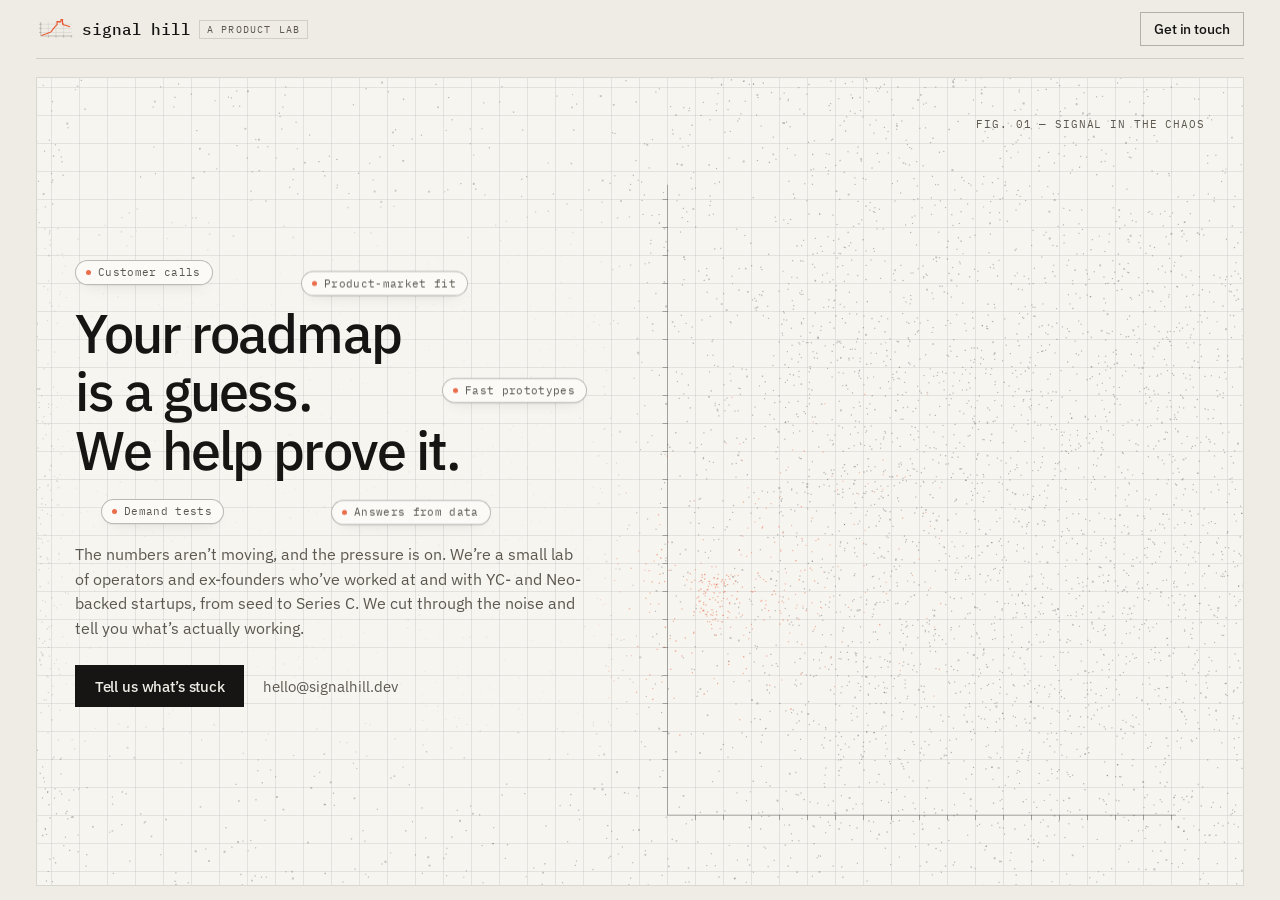
==== commit f6edf374: "Hero: graph paper becomes full hero background; series drawn right of text; drop 'Illustrative'" ====
--- a/index.html
+++ b/index.html
@@ -49,6 +49,9 @@
 
     <main class="page">
       <section class="hero">
+        <div class="hero__bg" aria-hidden="true">
+          <canvas id="field" class="field"></canvas>
+        </div>
         <div class="hero__copy">
           <div class="headline">
             <h1>Your roadmap is a&nbsp;guess. <span style="display:block">We help prove&nbsp;it.</span></h1>
@@ -67,15 +70,9 @@
           </div>
         </div>
 
-        <aside class="ex" aria-label="Illustrative figure of noisy behavior resolving into the Signal Hill silhouette">
-          <header class="ex__head">
-            <p class="fig-label">Fig. 01 — Signal in the chaos</p>
-            <p class="ex__badge">Illustrative</p>
-          </header>
-          <div class="hero__stage">
-            <canvas id="field" class="field" aria-hidden="true"></canvas>
-          </div>
-        </aside>
+        <div class="hero__stage" role="img" aria-label="Figure of noisy behavior resolving into the Signal Hill silhouette">
+          <p class="fig-label">Fig. 01 — Signal in the chaos</p>
+        </div>
       </section>
     </main>
   </div>
--- a/assets/css/style.css
+++ b/assets/css/style.css
@@ -119,15 +119,31 @@
 }
 
 .hero {
+  position: relative;
+  isolation: isolate;
   flex: 1 1 auto;
   min-height: 0;
   display: grid;
   grid-template-columns: minmax(0, 1fr) minmax(0, 1.12fr);
   gap: clamp(1.4rem, 3.4vw, 3rem);
   align-items: stretch;
+  padding: clamp(1.25rem, 3vw, 2.75rem);
+  border: var(--rule);
+  background: var(--paper-2);
+  overflow: hidden;
+}
+
+/* Graph paper + particle field fill the whole hero; text sits on top. */
+.hero__bg {
+  position: absolute;
+  inset: 0;
+  z-index: 0;
+  pointer-events: none;
 }
 
 .hero__copy {
+  position: relative;
+  z-index: 1;
   align-self: center;
   max-width: 36rem;
   padding-block: 0.25rem;
@@ -210,24 +226,17 @@
   outline: none;
 }
 
-/* FIG. 01 panel */
-.ex {
-  display: flex;
-  flex-direction: column;
+/* FIG. 01: the right-hand area of the hero where the series is drawn */
+.hero__stage {
+  position: relative;
+  z-index: 1;
   min-height: 0;
-  height: 100%;
-  border: var(--rule);
-  background: var(--paper-2);
-}
-.ex__head {
-  display: flex;
-  justify-content: space-between;
-  align-items: baseline;
-  gap: 0.75rem;
-  padding: 0.65rem 0.95rem 0.6rem;
-  background: var(--paper-2);
-  border-bottom: var(--rule);
-  flex-shrink: 0;
+  pointer-events: none;
+}
+.hero__stage .fig-label {
+  position: absolute;
+  top: 0;
+  right: 0;
 }
 .fig-label {
   margin: 0;
@@ -236,24 +245,6 @@
   letter-spacing: 0.08em;
   text-transform: uppercase;
   color: var(--muted);
-}
-.ex__badge {
-  margin: 0;
-  font-family: var(--font-mono);
-  font-size: 0.62rem;
-  letter-spacing: 0.1em;
-  text-transform: uppercase;
-  color: #fff;
-  background: var(--rust);
-  padding: 0.18rem 0.4rem;
-  flex-shrink: 0;
-}
-.hero__stage {
-  flex: 1 1 auto;
-  min-height: 0;
-  position: relative;
-  overflow: hidden;
-  background: var(--paper-2);
 }
 .field {
   position: absolute;
@@ -288,8 +279,8 @@
   line-height: 1.2;
   color: var(--muted);
   white-space: nowrap;
-  background: var(--paper-2);
-  border: 1px solid var(--line);
+  background: #fbfaf7;
+  border: 1px solid var(--line-strong);
   border-radius: 999px;
   box-shadow: 0 1px 0 rgba(22, 21, 19, 0.04), 0 6px 16px -10px rgba(22, 21, 19, 0.25);
   animation: pill-float 7s ease-in-out infinite;
@@ -322,13 +313,13 @@
 @media (max-width: 900px) {
   .hero {
     grid-template-columns: 1fr;
-    grid-template-rows: auto minmax(14rem, 32vh);
+    grid-template-rows: auto minmax(15rem, 34vh);
     align-items: stretch;
     flex: 0 0 auto;
+    gap: 1.25rem;
   }
   .hero__copy { align-self: start; max-width: none; }
   h1 { font-size: clamp(2rem, 8vw, 2.6rem); }
-  .ex { height: auto; min-height: 14rem; }
   .headline { padding: 0; margin-bottom: 1rem; }
   .pills {
     display: flex;
@@ -348,10 +339,8 @@
   .page { gap: 1.15rem; padding-top: 1.05rem; }
   h1 { font-size: 1.85rem; max-width: none; }
   .lede { font-size: 1rem; margin-bottom: 1.2rem; }
-  .hero { grid-template-rows: auto 15.5rem; }
-  .ex { min-height: 15.5rem; }
+  .hero { grid-template-rows: auto 15.5rem; padding: 1.15rem 1rem 0.75rem; }
   .fig-label { font-size: 0.58rem; letter-spacing: 0.06em; white-space: nowrap; }
-  .ex__head { padding: 0.5rem 0.7rem 0.45rem; gap: 0.45rem; }
   .headline { margin-bottom: 0.85rem; }
   .pills { margin-top: 0.7rem; gap: 0.35rem; }
   .pill { font-size: 0.66rem; padding: 0.26rem 0.6rem 0.26rem 0.5rem; }
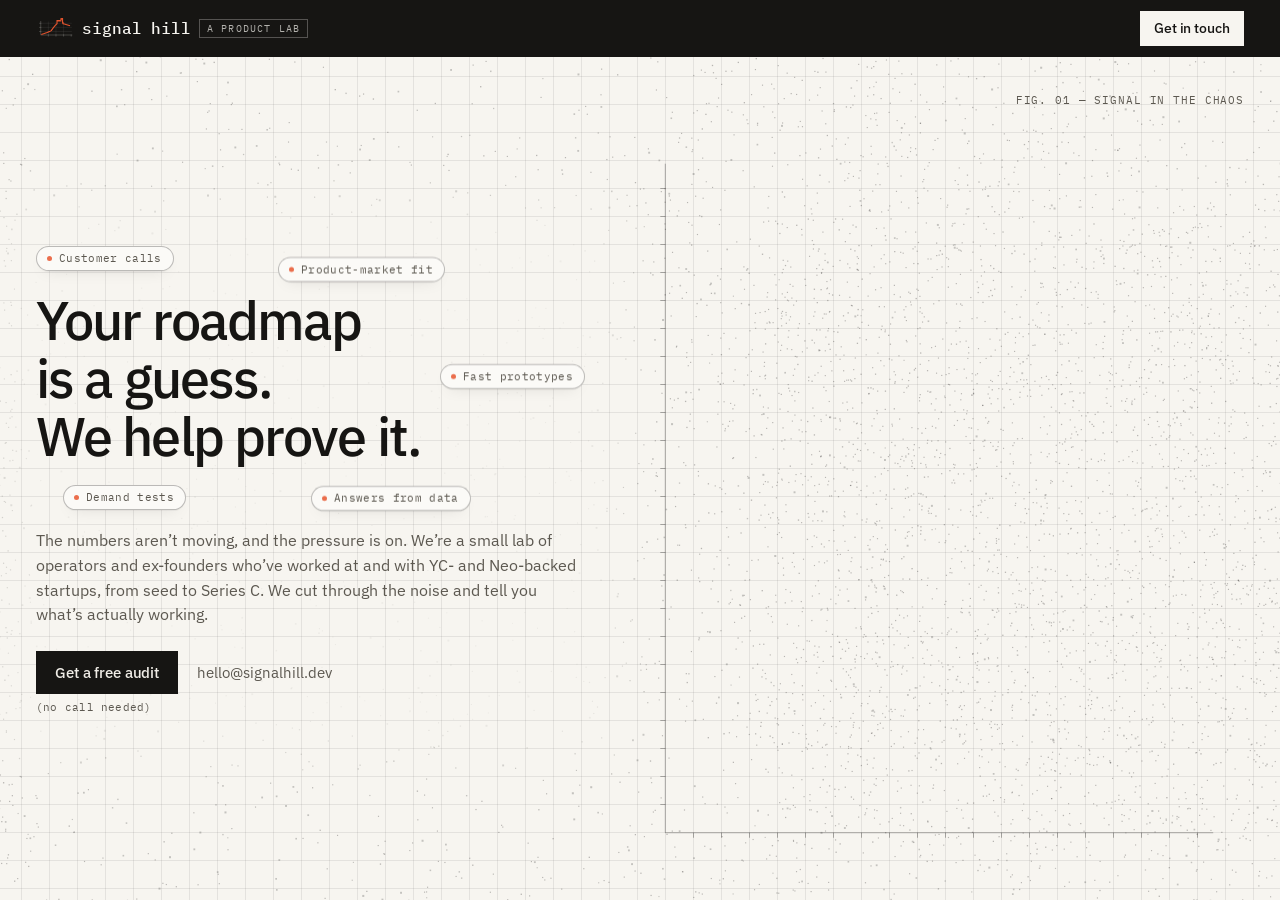
==== commit fa13c299: "Full-bleed hero, black header; CTA 'Get a free audit' with '(no call needed)' note" ====
--- a/index.html
+++ b/index.html
@@ -5,7 +5,7 @@
   <meta name="viewport" content="width=device-width, initial-scale=1, viewport-fit=cover">
   <title>Signal Hill — A product lab</title>
   <meta name="description" content="Your roadmap is a guess. We help prove it. We’re a small lab of operators and ex-founders who cut through the noise and tell you what’s actually working.">
-  <meta name="theme-color" content="#efece6">
+  <meta name="theme-color" content="#161513">
   <meta name="robots" content="noindex, nofollow">
   <meta name="color-scheme" content="light">
 
@@ -65,7 +65,10 @@
           </div>
           <p class="lede">The numbers aren’t moving, and the pressure is on. We’re a small lab of operators and ex-founders who’ve worked at and with YC- and Neo-backed startups, from seed to Series C. We cut through the noise and tell you what’s actually working.</p>
           <div class="cta">
-            <a class="btn" id="cta" href="mailto:hello@signalhill.dev">Tell us what’s stuck</a>
+            <div class="cta__primary">
+              <a class="btn" id="cta" href="mailto:hello@signalhill.dev">Get a free audit</a>
+              <span class="cta__note">(no call needed)</span>
+            </div>
             <a class="cta__mail" href="mailto:hello@signalhill.dev">hello@signalhill.dev</a>
           </div>
         </div>
--- a/assets/css/style.css
+++ b/assets/css/style.css
@@ -54,12 +54,8 @@
   min-height: 100dvh;
   display: flex;
   flex-direction: column;
-  max-width: calc(var(--max) + var(--pad) * 2);
-  margin: 0 auto;
-  padding:
-    max(0.75rem, env(safe-area-inset-top))
-    var(--pad)
-    max(0.85rem, env(safe-area-inset-bottom));
+  /* Full-bleed sections; content aligns to a centred column via --gutter. */
+  --gutter: max(var(--pad), calc((100% - var(--max)) / 2));
 }
 
 .masthead {
@@ -68,8 +64,14 @@
   justify-content: space-between;
   gap: 1rem;
   flex-shrink: 0;
-  padding-bottom: 0.75rem;
-  border-bottom: var(--rule);
+  padding: max(0.7rem, env(safe-area-inset-top)) var(--gutter) 0.7rem;
+  background: var(--ink);
+  color: var(--paper-2);
+}
+.masthead .brand__mark { color: var(--paper-2); }
+.masthead .brand__unit {
+  color: rgba(247, 245, 240, 0.7);
+  border-color: rgba(247, 245, 240, 0.28);
 }
 
 .brand {
@@ -114,8 +116,6 @@
   min-height: 0;
   display: flex;
   flex-direction: column;
-  gap: clamp(1rem, 2.2vh, 1.75rem);
-  padding-top: clamp(0.85rem, 2vh, 1.4rem);
 }
 
 .hero {
@@ -127,8 +127,10 @@
   grid-template-columns: minmax(0, 1fr) minmax(0, 1.12fr);
   gap: clamp(1.4rem, 3.4vw, 3rem);
   align-items: stretch;
-  padding: clamp(1.25rem, 3vw, 2.75rem);
-  border: var(--rule);
+  padding:
+    clamp(1.5rem, 4vh, 3rem)
+    var(--gutter)
+    max(clamp(1.5rem, 4vh, 3rem), env(safe-area-inset-bottom));
   background: var(--paper-2);
   overflow: hidden;
 }
@@ -168,7 +170,7 @@
 
 .cta {
   display: flex;
-  align-items: center;
+  align-items: flex-start;
   gap: 1.15rem;
   flex-wrap: wrap;
 }
@@ -200,20 +202,35 @@
 .btn--header {
   min-height: 2.15rem;
   padding: 0.3rem 0.85rem;
-  background: transparent;
+  background: var(--paper-2);
   color: var(--ink);
   font-size: 0.88rem;
-  border-color: var(--line-strong);
+  border-color: var(--paper-2);
   flex-shrink: 0;
 }
 .btn--header:hover,
 .btn--header:focus-visible {
-  background: var(--ink);
-  border-color: var(--ink);
-  color: var(--paper);
-}
-
+  background: var(--rust);
+  border-color: var(--rust);
+  color: #fff;
+}
+
+.cta__primary {
+  display: flex;
+  flex-direction: column;
+  align-items: flex-start;
+  gap: 0.4rem;
+}
+.cta__note {
+  font-family: var(--font-mono);
+  font-size: 0.7rem;
+  letter-spacing: 0.02em;
+  color: var(--muted);
+}
 .cta__mail {
+  display: inline-flex;
+  align-items: center;
+  min-height: 2.65rem;
   color: var(--muted);
   text-decoration: none;
   font-size: 0.95rem;
@@ -313,9 +330,9 @@
 @media (max-width: 900px) {
   .hero {
     grid-template-columns: 1fr;
-    grid-template-rows: auto minmax(15rem, 34vh);
+    grid-template-rows: auto minmax(15rem, 1fr);
     align-items: stretch;
-    flex: 0 0 auto;
+    flex: 1 0 auto;
     gap: 1.25rem;
   }
   .hero__copy { align-self: start; max-width: none; }
@@ -336,10 +353,9 @@
 
 @media (max-width: 560px) {
   .brand__unit { display: none; }
-  .page { gap: 1.15rem; padding-top: 1.05rem; }
   h1 { font-size: 1.85rem; max-width: none; }
   .lede { font-size: 1rem; margin-bottom: 1.2rem; }
-  .hero { grid-template-rows: auto 15.5rem; padding: 1.15rem 1rem 0.75rem; }
+  .hero { grid-template-rows: auto minmax(15.5rem, 1fr); padding: 1.25rem var(--gutter) 1rem; }
   .fig-label { font-size: 0.58rem; letter-spacing: 0.06em; white-space: nowrap; }
   .headline { margin-bottom: 0.85rem; }
   .pills { margin-top: 0.7rem; gap: 0.35rem; }
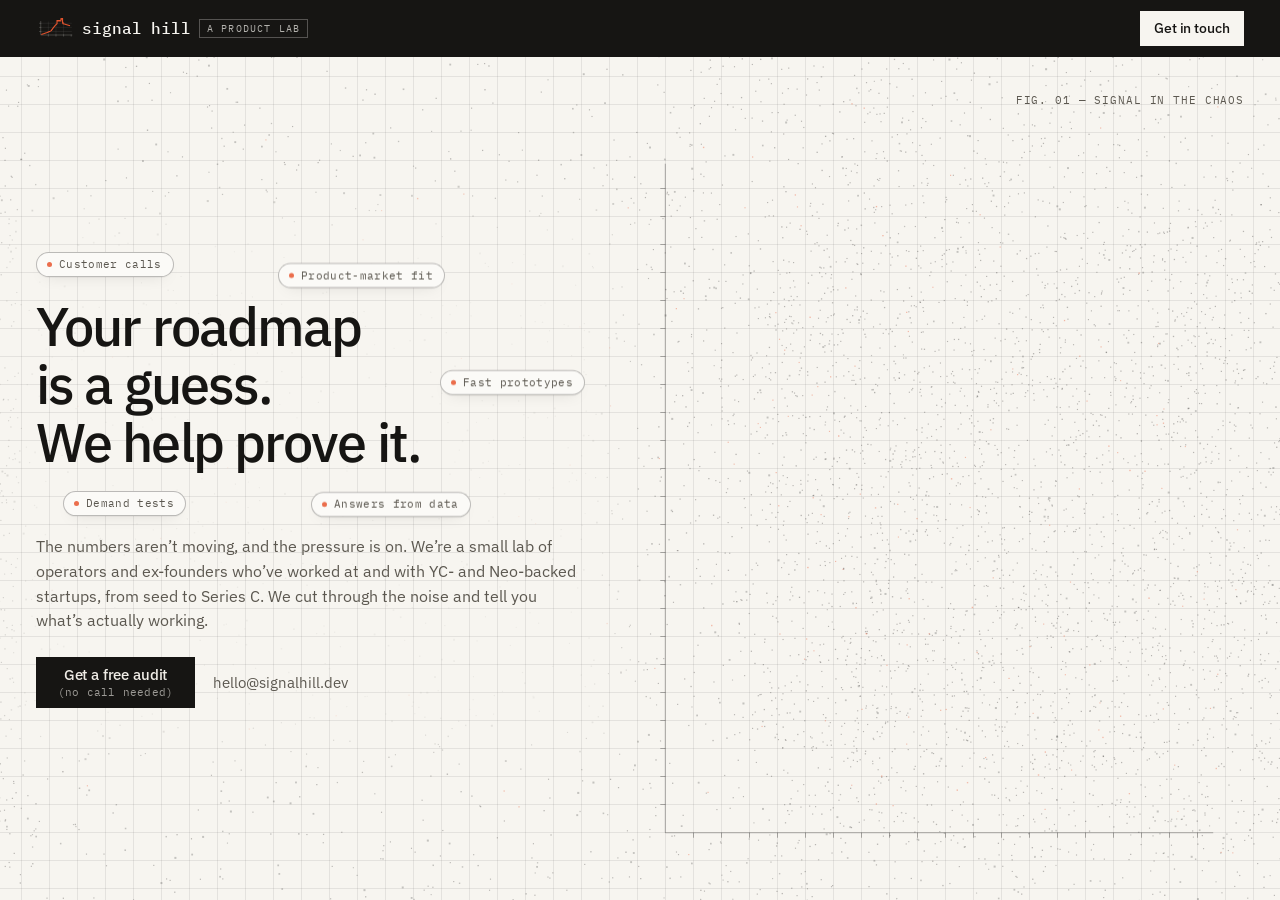
==== commit 99287bfc: "CTA: '(no call needed)' as second line inside the button" ====
--- a/index.html
+++ b/index.html
@@ -65,10 +65,10 @@
           </div>
           <p class="lede">The numbers aren’t moving, and the pressure is on. We’re a small lab of operators and ex-founders who’ve worked at and with YC- and Neo-backed startups, from seed to Series C. We cut through the noise and tell you what’s actually working.</p>
           <div class="cta">
-            <div class="cta__primary">
-              <a class="btn" id="cta" href="mailto:hello@signalhill.dev">Get a free audit</a>
-              <span class="cta__note">(no call needed)</span>
-            </div>
+            <a class="btn btn--stack" id="cta" href="mailto:hello@signalhill.dev">
+              <span class="btn__label">Get a free audit</span>
+              <span class="btn__sub">(no call needed)</span>
+            </a>
             <a class="cta__mail" href="mailto:hello@signalhill.dev">hello@signalhill.dev</a>
           </div>
         </div>
--- a/assets/css/style.css
+++ b/assets/css/style.css
@@ -170,7 +170,7 @@
 
 .cta {
   display: flex;
-  align-items: flex-start;
+  align-items: center;
   gap: 1.15rem;
   flex-wrap: wrap;
 }
@@ -215,22 +215,24 @@
   color: #fff;
 }
 
-.cta__primary {
-  display: flex;
+.btn--stack {
   flex-direction: column;
-  align-items: flex-start;
-  gap: 0.4rem;
-}
-.cta__note {
-  font-family: var(--font-mono);
-  font-size: 0.7rem;
+  gap: 0.15rem;
+  min-height: 3.1rem;
+  padding: 0.5rem 1.3rem 0.55rem;
+  line-height: 1.15;
+  text-align: center;
+}
+.btn__sub {
+  font-family: var(--font-mono);
+  font-size: 0.66rem;
+  font-weight: 400;
   letter-spacing: 0.02em;
-  color: var(--muted);
-}
+  opacity: 0.62;
+}
+.btn--stack:hover .btn__sub,
+.btn--stack:focus-visible .btn__sub { opacity: 0.85; }
 .cta__mail {
-  display: inline-flex;
-  align-items: center;
-  min-height: 2.65rem;
   color: var(--muted);
   text-decoration: none;
   font-size: 0.95rem;
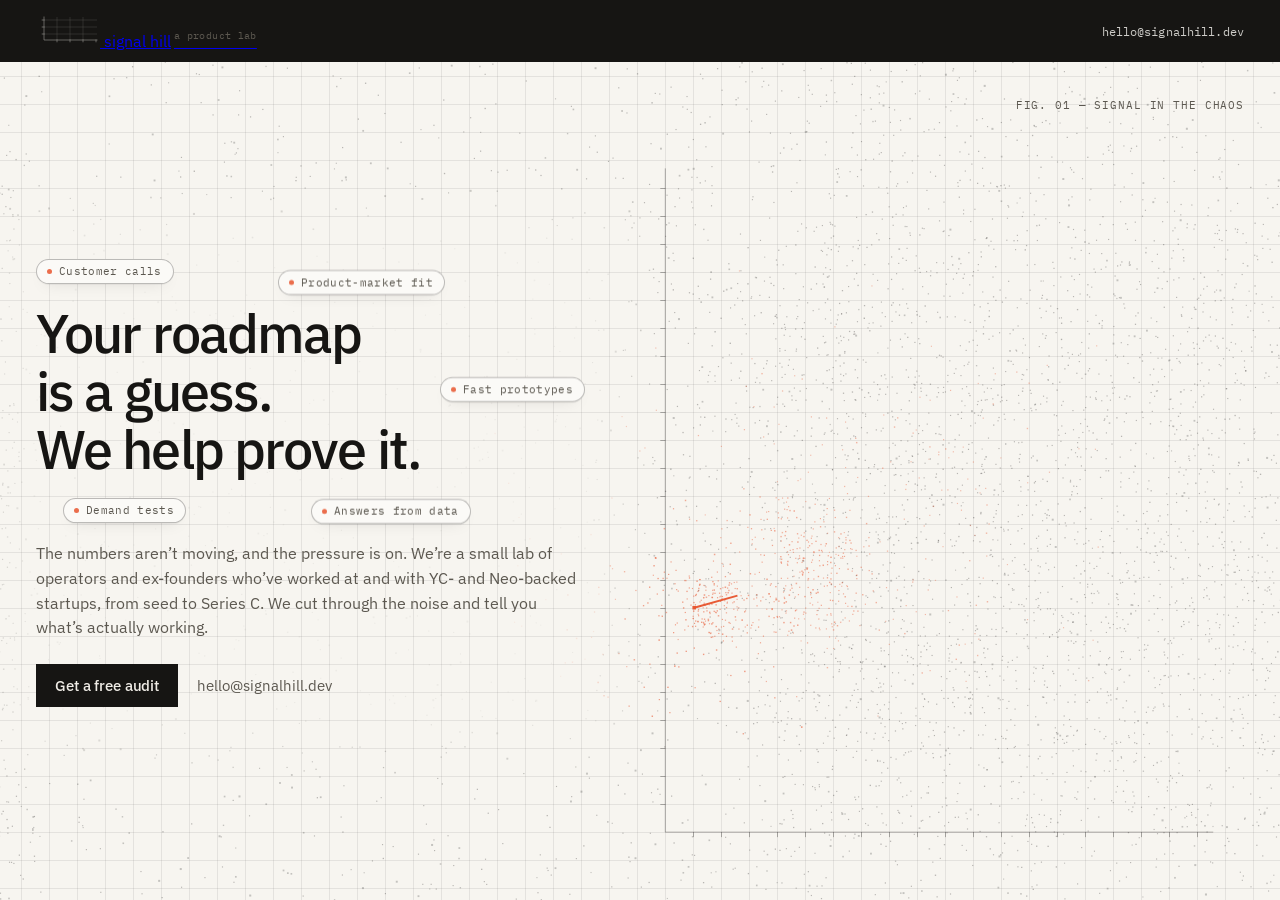
==== commit 428b6fa3: "Header: email link replaces Get in touch, 'a product lab' superscript; CTA single-line 'Get a free a" ====
--- a/index.html
+++ b/index.html
@@ -41,10 +41,9 @@
           </g>
           <path class="brand__hill" d="M9 28 L14 26.6 L19 24.8 L23 23.2 L26 21.5 L29 17.2 L32.4 13 L35 10.55 L35.8 9.85 L35.8 4.45 L37.6 4.45 L37.6 5.2 L38.3 5.2 L38.3 4.45 L40.2 4.45 L40.2 5.2 L42.4 5.2 L42.4 1.45 L43.3 1.45 L43.3 2 L43.65 2 L43.65 1.45 L43.9 1.45 L43.9 0.25 L45.15 0.25 L45.15 0.75 L43.9 0.75 L43.9 1.45 L44.3 1.45 L44.3 2 L44.65 2 L44.65 1.45 L45.25 1.45 L45.25 8.25 L46.2 8.25 L46.2 9.85 L48.2 10.4 L52.4 11.6 L58 13.2" stroke-width="1.85" stroke-linejoin="miter" stroke-miterlimit="8" stroke-linecap="butt"/>
         </svg>
-        <span class="brand__name">signal hill</span>
-        <span class="brand__unit">A product lab</span>
+        <span class="brand__name">signal hill<sup class="brand__unit">a product lab</sup></span>
       </a>
-      <a class="btn btn--header" href="mailto:hello@signalhill.dev">Get in touch</a>
+      <a class="masthead__mail" href="mailto:hello@signalhill.dev">hello@signalhill.dev</a>
     </header>
 
     <main class="page">
@@ -65,10 +64,7 @@
           </div>
           <p class="lede">The numbers aren’t moving, and the pressure is on. We’re a small lab of operators and ex-founders who’ve worked at and with YC- and Neo-backed startups, from seed to Series C. We cut through the noise and tell you what’s actually working.</p>
           <div class="cta">
-            <a class="btn btn--stack" id="cta" href="mailto:hello@signalhill.dev">
-              <span class="btn__label">Get a free audit</span>
-              <span class="btn__sub">(no call needed)</span>
-            </a>
+            <a class="btn" id="cta" href="mailto:hello@signalhill.dev">Get a free audit</a>
             <a class="cta__mail" href="mailto:hello@signalhill.dev">hello@signalhill.dev</a>
           </div>
         </div>
--- a/assets/css/style.css
+++ b/assets/css/style.css
@@ -69,45 +69,36 @@
   color: var(--paper-2);
 }
 .masthead .brand__mark { color: var(--paper-2); }
-.masthead .brand__unit {
-  color: rgba(247, 245, 240, 0.7);
-  border-color: rgba(247, 245, 240, 0.28);
-}
-
-.brand {
-  display: inline-flex;
-  align-items: center;
-  gap: 0.55rem;
-  color: inherit;
+.masthead__mail {
+  flex-shrink: 0;
+  font-family: var(--font-mono);
+  font-size: 0.78rem;
+  letter-spacing: 0.01em;
+  color: rgba(247, 245, 240, 0.82);
   text-decoration: none;
-  min-width: 0;
-}
-
-.brand__mark {
-  display: block;
-  width: 2.35rem;
-  height: 1.32rem;
-  color: var(--ink);
-  flex-shrink: 0;
-}
-.brand__hill { stroke: var(--rust); }
-
-.brand__name {
-  font-family: var(--font-mono);
-  font-size: 1rem;
-  font-weight: 500;
-  letter-spacing: -0.01em;
+  padding-block: 0.35rem;
+  border-bottom: 1px solid transparent;
+  transition: color 0.2s var(--ease), border-color 0.2s var(--ease);
+}
+.masthead__mail:hover,
+.masthead__mail:focus-visible {
+  color: #fff;
+  border-bottom-color: var(--rust);
+  outline: none;
+}
+.masthead /* "a product lab" as a footnote-style superscript after the wordmark */
+.brand__unit {
+  position: relative;
+  top: -0.85em;
+  vertical-align: baseline;
+  margin-left: 0.3em;
+  font-family: var(--font-mono);
+  font-size: 0.6rem;
+  font-weight: 400;
+  letter-spacing: 0.04em;
+  line-height: 0;
   text-transform: lowercase;
-}
-
-.brand__unit {
-  font-family: var(--font-mono);
-  font-size: 0.62rem;
-  letter-spacing: 0.12em;
-  text-transform: uppercase;
-  color: var(--muted);
-  border: var(--rule);
-  padding: 0.12rem 0.4rem;
+  color: var(--muted);
   white-space: nowrap;
 }
 
@@ -199,39 +190,6 @@
   outline: none;
 }
 
-.btn--header {
-  min-height: 2.15rem;
-  padding: 0.3rem 0.85rem;
-  background: var(--paper-2);
-  color: var(--ink);
-  font-size: 0.88rem;
-  border-color: var(--paper-2);
-  flex-shrink: 0;
-}
-.btn--header:hover,
-.btn--header:focus-visible {
-  background: var(--rust);
-  border-color: var(--rust);
-  color: #fff;
-}
-
-.btn--stack {
-  flex-direction: column;
-  gap: 0.15rem;
-  min-height: 3.1rem;
-  padding: 0.5rem 1.3rem 0.55rem;
-  line-height: 1.15;
-  text-align: center;
-}
-.btn__sub {
-  font-family: var(--font-mono);
-  font-size: 0.66rem;
-  font-weight: 400;
-  letter-spacing: 0.02em;
-  opacity: 0.62;
-}
-.btn--stack:hover .btn__sub,
-.btn--stack:focus-visible .btn__sub { opacity: 0.85; }
 .cta__mail {
   color: var(--muted);
   text-decoration: none;
@@ -354,7 +312,8 @@
 }
 
 @media (max-width: 560px) {
-  .brand__unit { display: none; }
+  .brand__unit { font-size: 0.52rem; margin-left: 0.25em; }
+  .masthead__mail { font-size: 0.7rem; }
   h1 { font-size: 1.85rem; max-width: none; }
   .lede { font-size: 1rem; margin-bottom: 1.2rem; }
   .hero { grid-template-rows: auto minmax(15.5rem, 1fr); padding: 1.25rem var(--gutter) 1rem; }
